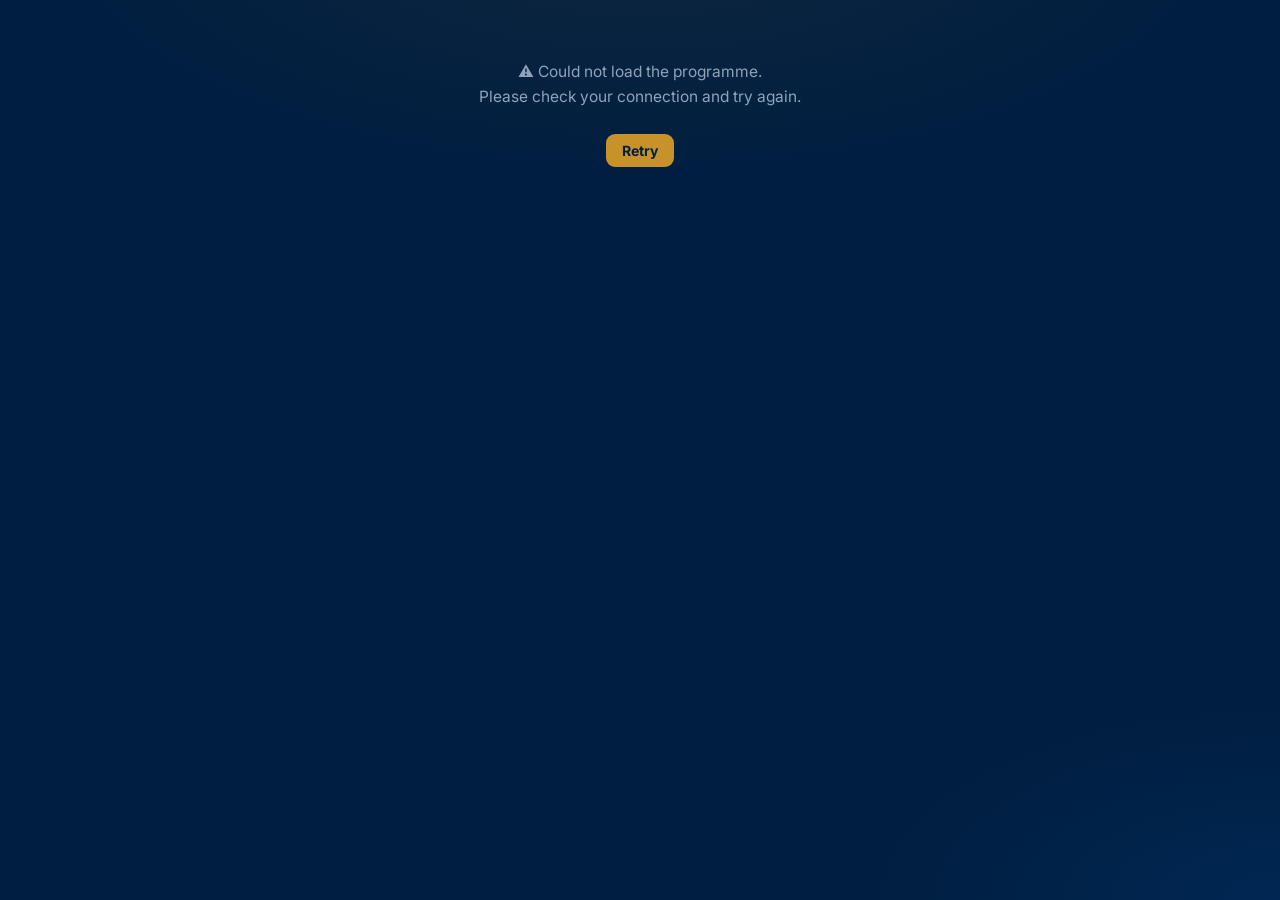
==== index.html @ c55ed6fa "index creation" ====
<!DOCTYPE html>
<html lang="en">
<head>
<meta charset="utf-8">
<meta name="viewport" content="width=device-width, initial-scale=1">
<title>National EOR Forum 2026 — Astana, Kazakhstan</title>
<meta name="description" content="Register as a speaker or attendee for the National Forum on Enhanced Oil Recovery 2026, August 27–28, Rixos President Astana.">
<link rel="preconnect" href="https://fonts.googleapis.com">
<link rel="preconnect" href="https://fonts.gstatic.com" crossorigin>
<link href="https://fonts.googleapis.com/css2?family=Playfair+Display:wght@600;700&family=Inter:wght@400;500;600;700&display=swap" rel="stylesheet">
<style>
/* ── TOKENS ───────────────────────────────────────────────── */
:root {
  --navy:        #001E40;
  --navy-mid:    #002a57;
  --navy-light:  #003570;
  --gold:        #C8922A;
  --gold-light:  #e8b84b;
  --gold-soft:   rgba(200,146,42,.13);
  --gold-rule:   rgba(200,146,42,.35);
  --white:       #ffffff;
  --off-white:   #f4f6f9;
  --text:        #e8edf4;
  --text-muted:  #8fa3bb;
  --text-dim:    #5a7290;
  --card-bg:     rgba(255,255,255,.04);
  --card-border: rgba(255,255,255,.09);
  --card-hover:  rgba(255,255,255,.07);
  --input-bg:    rgba(255,255,255,.06);
  --input-border:rgba(255,255,255,.15);
  --success-bg:  rgba(34,197,94,.12);
  --success:     #4ade80;
  --error:       #f87171;
  --shadow-card: 0 2px 4px rgba(0,0,0,.25), 0 12px 32px rgba(0,0,0,.3);
  --shadow-glow: 0 0 40px rgba(200,146,42,.12);
  --r:           14px;
  --r-sm:        9px;
}

/* ── RESET ────────────────────────────────────────────────── */
*, *::before, *::after { box-sizing: border-box; margin: 0; padding: 0; }
html { scroll-behavior: smooth; }
body {
  background: var(--navy);
  color: var(--text);
  font-family: "Inter", system-ui, sans-serif;
  line-height: 1.6;
  min-height: 100vh;
  background-image:
    radial-gradient(ellipse 80% 50% at 50% -10%, rgba(200,146,42,.08) 0%, transparent 60%),
    radial-gradient(ellipse 60% 40% at 100% 100%, rgba(0,53,112,.4) 0%, transparent 55%);
}

/* ── LAYOUT ───────────────────────────────────────────────── */
.wrap { max-width: 760px; margin: 0 auto; padding: 0 20px 80px; }

/* ── HERO ─────────────────────────────────────────────────── */
.hero {
  padding: 56px 0 44px;
  border-bottom: 1px solid var(--gold-rule);
  margin-bottom: 40px;
}
.hero-eyebrow {
  display: flex; align-items: center; gap: 10px;
  font-size: .72rem; font-weight: 700; letter-spacing: .18em;
  text-transform: uppercase; color: var(--gold); margin-bottom: 18px;
}
.hero-eyebrow::before {
  content: ""; display: block; width: 28px; height: 2px;
  background: var(--gold);
}
.hero h1 {
  font-family: "Playfair Display", serif;
  font-size: clamp(1.8rem, 5vw, 2.9rem);
  font-weight: 700; line-height: 1.1;
  color: var(--white); letter-spacing: -.01em;
  margin-bottom: 10px;
}
.hero h1 span { color: var(--gold-light); }
.hero-meta {
  display: flex; flex-wrap: wrap; gap: 6px 20px;
  font-size: .88rem; color: var(--text-muted);
  margin-bottom: 22px;
}
.hero-meta strong { color: var(--text); }
.hero-desc {
  font-size: .97rem; color: var(--text-muted);
  max-width: 560px; line-height: 1.7;
}

/* ── MODE TABS ────────────────────────────────────────────── */
.mode-tabs {
  display: flex; gap: 8px;
  background: rgba(255,255,255,.04);
  border: 1px solid var(--card-border);
  border-radius: 12px; padding: 5px;
  margin-bottom: 32px;
}
.mode-tab {
  flex: 1; border: 0; cursor: pointer;
  font-family: inherit; font-weight: 600; font-size: .9rem;
  padding: 11px 18px; border-radius: 9px;
  transition: .2s background, .2s color, .2s box-shadow;
  color: var(--text-muted); background: transparent;
}
.mode-tab.active {
  background: var(--gold);
  color: var(--navy);
  box-shadow: 0 2px 12px rgba(200,146,42,.35);
}
.mode-tab:not(.active):hover { background: var(--card-hover); color: var(--text); }

/* ── SECTION LABEL ────────────────────────────────────────── */
.section-label {
  font-size: .72rem; font-weight: 700; letter-spacing: .16em;
  text-transform: uppercase; color: var(--gold);
  margin-bottom: 14px; padding-left: 2px;
}

/* ── DAY BLOCK ────────────────────────────────────────────── */
.day { margin-bottom: 32px; }
.day-header {
  display: flex; align-items: center; gap: 14px;
  margin-bottom: 14px;
}
.day-badge {
  font-family: "Playfair Display", serif;
  font-size: 1.05rem; font-weight: 600;
  color: var(--gold-light);
  background: var(--gold-soft);
  border: 1px solid var(--gold-rule);
  border-radius: 999px;
  padding: 4px 16px 5px;
  white-space: nowrap;
}
.day-rule { flex: 1; height: 1px; background: var(--card-border); }

/* ── SESSION CARD ─────────────────────────────────────────── */
.session {
  background: var(--card-bg);
  border: 1px solid var(--card-border);
  border-radius: var(--r);
  margin-bottom: 12px;
  box-shadow: var(--shadow-card);
  overflow: hidden;
  opacity: 0; transform: translateY(10px);
  animation: rise .45s ease forwards;
}
@keyframes rise { to { opacity:1; transform:none; } }

.session-head {
  padding: 16px 20px 13px;
  border-bottom: 1px solid var(--card-border);
  background: linear-gradient(180deg, rgba(255,255,255,.04) 0%, transparent 100%);
}
.session-name {
  font-weight: 700; font-size: 1.05rem; color: var(--white);
  margin-bottom: 3px;
}
.session-meta {
  font-size: .84rem; color: var(--text-muted);
  display: flex; flex-wrap: wrap; gap: 4px 14px;
}
.session-notes {
  font-size: .82rem; color: var(--text-dim);
  font-style: italic; margin-top: 5px;
}

/* ── SLOT ROW ─────────────────────────────────────────────── */
.slot {
  padding: 13px 20px;
  border-bottom: 1px solid var(--card-border);
}
.slot:last-child { border-bottom: 0; }

.slot-row {
  display: flex; align-items: center;
  justify-content: space-between; gap: 12px; flex-wrap: wrap;
}
.slot-left { display: flex; align-items: center; gap: 14px; }
.slot-time {
  font-weight: 600; font-size: .92rem;
  font-variant-numeric: tabular-nums;
  color: var(--text); white-space: nowrap;
}
.slot-title {
  font-size: .88rem; color: var(--text-muted);
}
.slot-right { display: flex; align-items: center; gap: 10px; flex-shrink: 0; }

/* ── PILLS ────────────────────────────────────────────────── */
.pill {
  font-size: .75rem; font-weight: 700;
  padding: 4px 11px; border-radius: 999px; white-space: nowrap;
}
.pill.open  { background: rgba(74,222,128,.12); color: var(--success); }
.pill.few   { background: rgba(200,146,42,.15); color: var(--gold-light); }
.pill.full  { background: rgba(255,255,255,.06); color: var(--text-dim); }

/* ── REGISTER BUTTON ──────────────────────────────────────── */
.reg-btn {
  border: 0; cursor: pointer;
  font-family: inherit; font-weight: 700; font-size: .88rem;
  padding: 8px 16px; border-radius: var(--r-sm);
  background: var(--gold); color: var(--navy);
  transition: .18s background, .18s transform;
  white-space: nowrap;
}
.reg-btn:hover { background: var(--gold-light); }
.reg-btn:active { transform: scale(.97); }
.reg-btn[disabled] {
  background: rgba(255,255,255,.07);
  color: var(--text-dim); cursor: default;
}

/* ── REGISTERED LIST ──────────────────────────────────────── */
.registered-list {
  font-size: .8rem; color: var(--text-dim);
  font-style: italic; margin-top: 6px;
}

/* ── INLINE FORM ──────────────────────────────────────────── */
.reg-form {
  display: none; flex-direction: column;
  gap: 10px; margin-top: 14px;
  padding-top: 14px;
  border-top: 1px solid var(--card-border);
}
.reg-form.open { display: flex; }

.form-row { display: flex; gap: 10px; }
.form-row > * { flex: 1; min-width: 0; }

.form-label {
  font-size: .78rem; font-weight: 600;
  color: var(--text-muted); margin-bottom: 4px;
  letter-spacing: .04em; text-transform: uppercase;
}
.form-group { display: flex; flex-direction: column; }

input, textarea, select {
  font-family: inherit; font-size: .93rem;
  padding: 10px 13px;
  background: var(--input-bg);
  border: 1px solid var(--input-border);
  border-radius: var(--r-sm);
  color: var(--text);
  transition: .18s border-color, .18s background;
  width: 100%;
}
input::placeholder, textarea::placeholder { color: var(--text-dim); }
input:focus, textarea:focus, select:focus {
  outline: none;
  border-color: var(--gold);
  background: rgba(255,255,255,.08);
}
select { appearance: none; cursor: pointer; }
select option { background: var(--navy-mid); color: var(--text); }
textarea { resize: vertical; min-height: 80px; }

.form-actions { display: flex; gap: 10px; }
.btn-primary {
  flex: 1; border: 0; cursor: pointer;
  font-family: inherit; font-weight: 700; font-size: .95rem;
  padding: 11px; border-radius: var(--r-sm);
  background: var(--gold); color: var(--navy);
  transition: .18s background;
}
.btn-primary:hover { background: var(--gold-light); }
.btn-primary[disabled] {
  background: rgba(255,255,255,.07);
  color: var(--text-dim); cursor: default;
}
.btn-ghost {
  border: 1px solid var(--input-border); cursor: pointer;
  font-family: inherit; font-weight: 600; font-size: .95rem;
  padding: 11px 18px; border-radius: var(--r-sm);
  background: transparent; color: var(--text-muted);
  transition: .18s background, .18s color;
}
.btn-ghost:hover { background: var(--card-hover); color: var(--text); }

.form-error {
  font-size: .83rem; font-weight: 600;
  color: var(--error); display: none;
}
.form-success {
  background: var(--success-bg);
  border: 1px solid rgba(74,222,128,.2);
  border-radius: var(--r-sm);
  padding: 12px 16px;
  font-weight: 600; font-size: .92rem;
  color: var(--success);
}

/* ── SPEAKER-SPECIFIC EXTRAS ──────────────────────────────── */
.speaker-extras {
  display: none; flex-direction: column; gap: 10px;
}
.speaker-extras.show { display: flex; }

/* ── STATE ────────────────────────────────────────────────── */
.state {
  text-align: center; padding: 60px 0;
  color: var(--text-muted); font-size: .97rem;
}
.spinner {
  width: 32px; height: 32px;
  border: 3px solid rgba(255,255,255,.08);
  border-top-color: var(--gold);
  border-radius: 50%; margin: 0 auto 16px;
  animation: spin .8s linear infinite;
}
@keyframes spin { to { transform: rotate(360deg); } }

/* ── CANCEL VIEW ──────────────────────────────────────────── */
.cancel-wrap {
  max-width: 500px; margin: 80px auto;
  text-align: center; padding: 0 20px;
}
.cancel-wrap h2 {
  font-family: "Playfair Display", serif;
  font-size: 1.7rem; color: var(--white);
  margin-bottom: 16px;
}
.cancel-card {
  background: var(--card-bg);
  border: 1px solid var(--card-border);
  border-radius: var(--r);
  padding: 24px; font-size: .97rem;
  box-shadow: var(--shadow-card);
}
.cancel-back {
  display: inline-block; margin-top: 22px;
  color: var(--gold); text-decoration: none;
  font-weight: 600; font-size: .9rem;
}
.cancel-back:hover { color: var(--gold-light); }

/* ── INFO BANNER ──────────────────────────────────────────── */
.info-banner {
  background: var(--gold-soft);
  border: 1px solid var(--gold-rule);
  border-radius: var(--r-sm);
  padding: 12px 16px;
  font-size: .86rem; color: var(--text-muted);
  margin-bottom: 24px;
  line-height: 1.5;
}
.info-banner strong { color: var(--gold-light); }

/* ── FOOTER ───────────────────────────────────────────────── */
footer {
  margin-top: 56px;
  padding-top: 24px;
  border-top: 1px solid var(--gold-rule);
  text-align: center;
  font-size: .8rem; color: var(--text-dim);
  line-height: 1.8;
}
footer a { color: var(--gold); text-decoration: none; }
footer a:hover { color: var(--gold-light); }

/* ── RESPONSIVE ───────────────────────────────────────────── */
@media (max-width: 540px) {
  .form-row { flex-direction: column; }
  .slot-row { flex-direction: column; align-items: flex-start; }
  .hero h1 { font-size: 1.75rem; }
  .mode-tab { font-size: .82rem; padding: 10px 10px; }
}

/* ── REDUCED MOTION ───────────────────────────────────────── */
@media (prefers-reduced-motion: reduce) {
  .session { animation: none; opacity: 1; transform: none; }
  .spinner { animation: none; }
}
</style>
</head>
<body>
<div class="wrap" id="app">
  <div class="state"><div class="spinner"></div>Loading…</div>
</div>

<script>
// ================================================================
//  CONFIG — replace with your deployed Apps Script URL
// ================================================================
var API = "YOUR_APPS_SCRIPT_URL_HERE";
// ================================================================

var app = document.getElementById("app");
var currentMode = "speaker"; // "speaker" | "attendee"

// ── JSONP (bypasses CORS on all browsers incl. Safari iOS) ──────
function jsonp(url, cb) {
  var fn = "_cb" + Date.now() + Math.floor(Math.random() * 9999);
  var s  = document.createElement("script");
  var timer = setTimeout(function() {
    cleanup(); cb(null);
  }, 40000);
  window[fn] = function(data) { cleanup(); cb(data); };
  s.onerror  = function()     { cleanup(); cb(null); };
  function cleanup() {
    clearTimeout(timer);
    delete window[fn];
    if (s.parentNode) s.parentNode.removeChild(s);
  }
  s.src = url + (url.indexOf("?") >= 0 ? "&" : "?") + "callback=" + fn;
  document.head.appendChild(s);
}

// ── BOOT ────────────────────────────────────────────────────────
var params = new URLSearchParams(window.location.search);
var cancelToken = params.get("cancel");
if (cancelToken) {
  showCancel(cancelToken);
} else {
  loadSlots();
}

// ── LOAD SLOTS (with cold-start retry) ──────────────────────────
function loadSlots(attempt) {
  attempt = attempt || 1;
  app.innerHTML = attempt === 1
    ? '<div class="state"><div class="spinner"></div>Loading programme…</div>'
    : '<div class="state"><div class="spinner"></div>Server warming up, one moment…</div>';

  jsonp(API + "?action=getData", function(data) {
    if (!data) {
      if (attempt < 3) { loadSlots(attempt + 1); return; }
      app.innerHTML =
        '<div class="state">⚠️ Could not load the programme.<br>Please check your connection and try again.<br><br>' +
        '<button class="reg-btn" style="margin:0 auto" onclick="loadSlots(1)">Retry</button></div>';
      return;
    }
    render(data);
  });
}

// ── MAIN RENDER ─────────────────────────────────────────────────
function render(data) {
  var slots = data.slots || [];

  var html = buildHero(data);
  html += buildTabs();
  html += '<div id="mode-speaker">' + buildModeContent(slots, "speaker", data) + '</div>';
  html += '<div id="mode-attendee" style="display:none">' + buildModeContent(slots, "attendee", data) + '</div>';
  html += buildFooter(data);

  app.innerHTML = html;
}

function buildHero(data) {
  return (
    '<header class="hero">' +
      '<div class="hero-eyebrow">Registration</div>' +
      '<h1>National Forum on<br><span>Enhanced Oil Recovery</span> 2026</h1>' +
      '<div class="hero-meta">' +
        '<span>📅 <strong>August 27–28, 2026</strong></span>' +
        '<span>📍 <strong>Rixos President Astana</strong>, Kazakhstan</span>' +
      '</div>' +
      '<p class="hero-desc">Register as a speaker to propose a presentation, or as an attendee to secure your place at Kazakhstan\'s national EOR forum.</p>' +
    '</header>'
  );
}

function buildTabs() {
  return (
    '<div class="mode-tabs">' +
      '<button class="mode-tab active" id="tab-speaker" onclick="switchMode(\'speaker\')">🎤 Speaker Registration</button>' +
      '<button class="mode-tab" id="tab-attendee" onclick="switchMode(\'attendee\')">🪑 Attendee Registration</button>' +
    '</div>'
  );
}

function switchMode(mode) {
  currentMode = mode;
  document.getElementById("mode-speaker").style.display  = mode === "speaker"  ? "" : "none";
  document.getElementById("mode-attendee").style.display = mode === "attendee" ? "" : "none";
  document.getElementById("tab-speaker").classList.toggle("active",  mode === "speaker");
  document.getElementById("tab-attendee").classList.toggle("active", mode === "attendee");
}

// ── BUILD MODE CONTENT ───────────────────────────────────────────
function buildModeContent(slots, mode, data) {
  var filtered = slots.filter(function(s) { return s.mode === mode || s.mode === "both"; });

  if (mode === "speaker") {
    return buildSpeakerBanner() + buildDays(filtered, mode);
  } else {
    return buildAttendeeBanner() + buildDays(filtered, mode);
  }
}

function buildSpeakerBanner() {
  return (
    '<div class="info-banner">' +
      '<strong>Speakers:</strong> Select a session and time slot, then provide your presentation details. ' +
      'You will receive a confirmation email with a calendar invite and cancellation link.' +
    '</div>'
  );
}

function buildAttendeeBanner() {
  return (
    '<div class="info-banner">' +
      '<strong>Attendees:</strong> Select the day(s) you plan to attend and complete your registration. ' +
      'Attendance is subject to confirmation by the organising committee.' +
    '</div>'
  );
}

function buildDays(slots, mode) {
  if (!slots.length) {
    return '<div class="state" style="padding:40px 0">No slots available yet.<br>Check back soon.</div>';
  }

  var days = {}, dayOrder = [];
  slots.forEach(function(s) {
    if (!days[s.dateISO]) {
      days[s.dateISO] = { label: s.dateLabel, sessions: {}, sessionOrder: [] };
      dayOrder.push(s.dateISO);
    }
    var d = days[s.dateISO];
    if (!d.sessions[s.session]) {
      d.sessions[s.session] = { location: s.location, notes: s.notes, items: [] };
      d.sessionOrder.push(s.session);
    }
    d.sessions[s.session].items.push(s);
  });

  var html = "", delay = 0;
  dayOrder.forEach(function(iso) {
    var d = days[iso];
    html += '<div class="day">';
    html += '<div class="day-header"><div class="day-badge">' + esc(d.label) + '</div><div class="day-rule"></div></div>';

    d.sessionOrder.forEach(function(sname) {
      var sess = d.sessions[sname];
      var totalOpen = sess.items.reduce(function(acc, s) { return acc + s.remaining; }, 0);
      html += '<div class="session" style="animation-delay:' + delay + 'ms">';
      delay += 60;
      html += '<div class="session-head">';
      html += '<div class="session-name">' + esc(sname) + '</div>';
      html += '<div class="session-meta">';
      if (sess.location) html += '<span>📍 ' + esc(sess.location) + '</span>';
      html += '<span>' + totalOpen + ' slot' + (totalOpen !== 1 ? 's' : '') + ' available</span>';
      html += '</div>';
      if (sess.notes) html += '<div class="session-notes">' + esc(sess.notes) + '</div>';
      html += '</div>'; // session-head

      sess.items.forEach(function(s) { html += buildSlot(s, mode); });
      html += '</div>'; // session
    });
    html += '</div>'; // day
  });
  return html;
}

// ── SLOT ─────────────────────────────────────────────────────────
function buildSlot(s, mode) {
  var full  = s.remaining <= 0;
  var few   = s.remaining <= 2 && !full;
  var pcls  = full ? "full" : (few ? "few" : "open");
  var ptxt  = full ? "Full" : (s.remaining + " available");

  var uid = mode + "-" + s.id;

  var regList = "";
  if (s.registered && s.registered.length) {
    regList = '<div class="registered-list">Already registered: ' +
      s.registered.map(esc).join(", ") + '</div>';
  }

  var formHtml = full ? "" : buildForm(uid, s, mode);

  return (
    '<div class="slot" id="slot-' + uid + '">' +
      '<div class="slot-row">' +
        '<div class="slot-left">' +
          '<span class="slot-time">' + esc(s.timeStart) + ' – ' + esc(s.timeEnd) + '</span>' +
          (s.slotLabel ? '<span class="slot-title">' + esc(s.slotLabel) + '</span>' : '') +
        '</div>' +
        '<div class="slot-right">' +
          '<span class="pill ' + pcls + '">' + ptxt + '</span>' +
          (full
            ? '<button class="reg-btn" disabled>Full</button>'
            : '<button class="reg-btn" onclick="openForm(\'' + uid + '\')">Register</button>') +
        '</div>' +
      '</div>' +
      regList +
      formHtml +
    '</div>'
  );
}

// ── FORMS ────────────────────────────────────────────────────────
function buildForm(uid, s, mode) {
  var speakerExtras = mode === "speaker" ? (
    '<div class="speaker-extras show">' +
      '<div class="form-group">' +
        '<div class="form-label">Presentation title *</div>' +
        '<input id="title-' + uid + '" placeholder="e.g. Polymer flooding results at Tengiz Field">' +
      '</div>' +
      '<div class="form-row">' +
        '<div class="form-group">' +
          '<div class="form-label">Topic / Session *</div>' +
          '<select id="topic-' + uid + '">' +
            '<option value="">— Select —</option>' +
            '<option>Polymer flooding</option>' +
            '<option>Chemical EOR (SP/ASP/AP)</option>' +
            '<option>Gas EOR (CO₂, N₂, WAG)</option>' +
            '<option>Thermal EOR</option>' +
            '<option>Combined EOR</option>' +
            '<option>Conformance control</option>' +
            '<option>Hydraulic fracturing</option>' +
            '<option>Digital / AI field development</option>' +
            '<option>Hard-to-recover reserves</option>' +
            '<option>EOR Hackathon</option>' +
            '<option>Other</option>' +
          '</select>' +
        '</div>' +
        '<div class="form-group">' +
          '<div class="form-label">Duration (min) *</div>' +
          '<select id="duration-' + uid + '">' +
            '<option value="">— Select —</option>' +
            '<option value="15">15 min</option>' +
            '<option value="20">20 min</option>' +
            '<option value="30">30 min</option>' +
            '<option value="45">45 min</option>' +
          '</select>' +
        '</div>' +
      '</div>' +
      '<div class="form-group">' +
        '<div class="form-label">Abstract (100–300 words) *</div>' +
        '<textarea id="abstract-' + uid + '" placeholder="Summarise your presentation…"></textarea>' +
      '</div>' +
    '</div>'
  ) : "";

  return (
    '<div class="reg-form" id="form-' + uid + '">' +
      '<div class="form-row">' +
        '<div class="form-group">' +
          '<div class="form-label">First & Last name *</div>' +
          '<input id="name-' + uid + '" placeholder="Dr. Ivan Petrov" autocomplete="name">' +
        '</div>' +
        '<div class="form-group">' +
          '<div class="form-label">Job title</div>' +
          '<input id="jobtitle-' + uid + '" placeholder="Senior Reservoir Engineer">' +
        '</div>' +
      '</div>' +
      '<div class="form-row">' +
        '<div class="form-group">' +
          '<div class="form-label">Company / Organisation *</div>' +
          '<input id="company-' + uid + '" placeholder="KazMunayGas" autocomplete="organization">' +
        '</div>' +
        '<div class="form-group">' +
          '<div class="form-label">Country</div>' +
          '<input id="country-' + uid + '" placeholder="Kazakhstan" autocomplete="country-name">' +
        '</div>' +
      '</div>' +
      '<div class="form-row">' +
        '<div class="form-group">' +
          '<div class="form-label">Email *</div>' +
          '<input id="email-' + uid + '" type="email" placeholder="name@company.com" autocomplete="email">' +
        '</div>' +
        '<div class="form-group">' +
          '<div class="form-label">Phone / WhatsApp</div>' +
          '<input id="phone-' + uid + '" placeholder="+7 700 000 0000" autocomplete="tel">' +
        '</div>' +
      '</div>' +
      speakerExtras +
      '<div class="form-error" id="err-' + uid + '"></div>' +
      '<div class="form-actions">' +
        '<button class="btn-ghost" onclick="closeForm(\'' + uid + '\')">Cancel</button>' +
        '<button class="btn-primary" id="go-' + uid + '" onclick="submitForm(\'' + uid + '\',\'' + mode + '\')">Confirm Registration</button>' +
      '</div>' +
    '</div>'
  );
}

// ── FORM LOGIC ───────────────────────────────────────────────────
function openForm(uid) {
  document.getElementById("form-" + uid).classList.add("open");
  document.getElementById("name-" + uid).focus();
  // Close any other open forms
  document.querySelectorAll(".reg-form.open").forEach(function(el) {
    if (el.id !== "form-" + uid) el.classList.remove("open");
  });
}
function closeForm(uid) {
  document.getElementById("form-" + uid).classList.remove("open");
}

function submitForm(uid, mode) {
  var name     = val("name-"     + uid);
  var jobtitle = val("jobtitle-" + uid);
  var company  = val("company-"  + uid);
  var country  = val("country-"  + uid);
  var email    = val("email-"    + uid);
  var phone    = val("phone-"    + uid);

  // Speaker-only fields
  var title    = mode === "speaker" ? val("title-"    + uid) : "";
  var topic    = mode === "speaker" ? val("topic-"    + uid) : "";
  var duration = mode === "speaker" ? val("duration-" + uid) : "";
  var abstract = mode === "speaker" ? val("abstract-" + uid) : "";

  var errEl = document.getElementById("err-" + uid);
  var goBtn = document.getElementById("go-"  + uid);

  errEl.style.display = "none";

  // Validation
  if (!name.trim()) { showErr(uid, "Please enter your full name."); return; }
  if (!company.trim()) { showErr(uid, "Please enter your company or organisation."); return; }
  if (!email.trim() || email.indexOf("@") < 0) { showErr(uid, "Please enter a valid email address."); return; }
  if (mode === "speaker") {
    if (!title.trim())    { showErr(uid, "Please enter a presentation title."); return; }
    if (!topic)           { showErr(uid, "Please select a topic / session."); return; }
    if (!duration)        { showErr(uid, "Please select a duration."); return; }
    if (abstract.trim().length < 50) { showErr(uid, "Abstract must be at least 50 characters."); return; }
  }

  goBtn.disabled = true; goBtn.textContent = "Sending…";

  // Extract slotId from uid (strip mode prefix)
  var slotId = uid.replace(/^(speaker|attendee)-/, "");

  var url = API +
    "?action=register" +
    "&slotId="    + enc(slotId) +
    "&mode="      + enc(mode) +
    "&name="      + enc(name) +
    "&jobtitle="  + enc(jobtitle) +
    "&company="   + enc(company) +
    "&country="   + enc(country) +
    "&email="     + enc(email) +
    "&phone="     + enc(phone) +
    "&title="     + enc(title) +
    "&topic="     + enc(topic) +
    "&duration="  + enc(duration) +
    "&abstract="  + enc(abstract);

  jsonp(url, function(res) {
    if (!res) {
      goBtn.disabled = false; goBtn.textContent = "Confirm Registration";
      showErr(uid, "Network error — please try again.");
      return;
    }
    if (res.ok) {
      document.getElementById("slot-" + uid).innerHTML =
        '<div class="form-success">✅ ' + esc(res.message) + '</div>';
    } else {
      goBtn.disabled = false; goBtn.textContent = "Confirm Registration";
      showErr(uid, res.message);
    }
  });
}

function showErr(uid, msg) {
  var el = document.getElementById("err-" + uid);
  el.textContent = msg;
  el.style.display = "block";
}

// ── CANCEL ───────────────────────────────────────────────────────
function showCancel(token) {
  app.innerHTML =
    '<div class="cancel-wrap"><h2>Cancellation</h2>' +
    '<div class="cancel-card"><div class="spinner" style="width:22px;height:22px;border-width:2px;margin-bottom:10px"></div>Processing…</div></div>';

  jsonp(API + "?action=cancel&t=" + enc(token), function(res) {
    if (!res) {
      app.innerHTML = '<div class="cancel-wrap"><div class="cancel-card">Network error. Please try again.</div></div>';
      return;
    }
    app.innerHTML =
      '<div class="cancel-wrap">' +
        '<h2>' + (res.ok ? '✅ Registration cancelled' : 'Notice') + '</h2>' +
        '<div class="cancel-card">' + esc(res.message) + '</div>' +
        '<a class="cancel-back" href="' + window.location.pathname + '">← Back to registration</a>' +
      '</div>';
  });
}

// ── FOOTER ───────────────────────────────────────────────────────
function buildFooter(data) {
  return (
    '<footer>' +
      'National Forum on Enhanced Oil Recovery 2026<br>' +
      'Rixos President Astana · Kunayeva 7, Astana, Kazakhstan<br>' +
      'Technical programme: <a href="mailto:sagyndikov.marat.s@gmail.com">sagyndikov.marat.s@gmail.com</a> · ' +
      'WhatsApp: <a href="https://wa.me/77019797555">+7 701 979 7555</a>' +
    '</footer>'
  );
}

// ── UTILS ─────────────────────────────────────────────────────────
function val(id) {
  var el = document.getElementById(id);
  return el ? el.value.trim() : "";
}
function enc(s) { return encodeURIComponent(s == null ? "" : s); }
function esc(s) {
  return String(s == null ? "" : s)
    .replace(/&/g,"&amp;").replace(/</g,"&lt;").replace(/>/g,"&gt;");
}
</script>
</body>
</html>
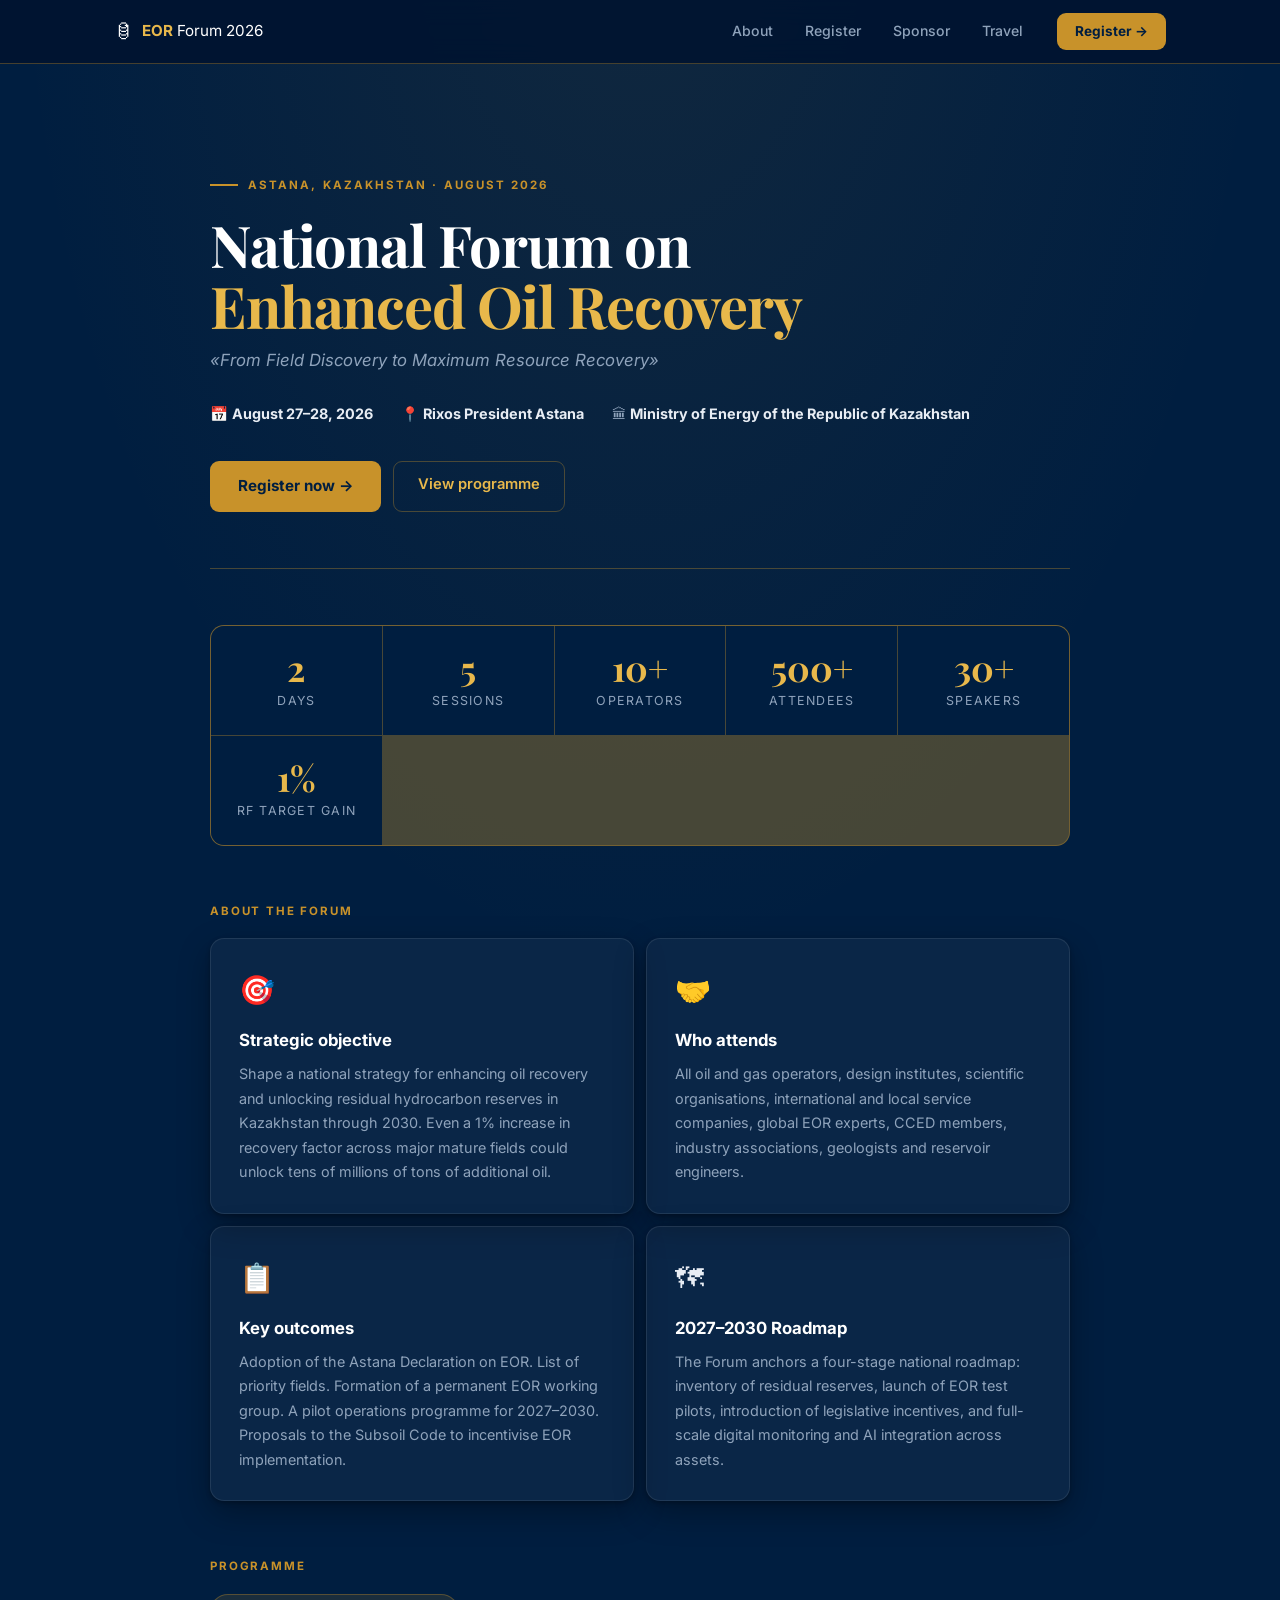
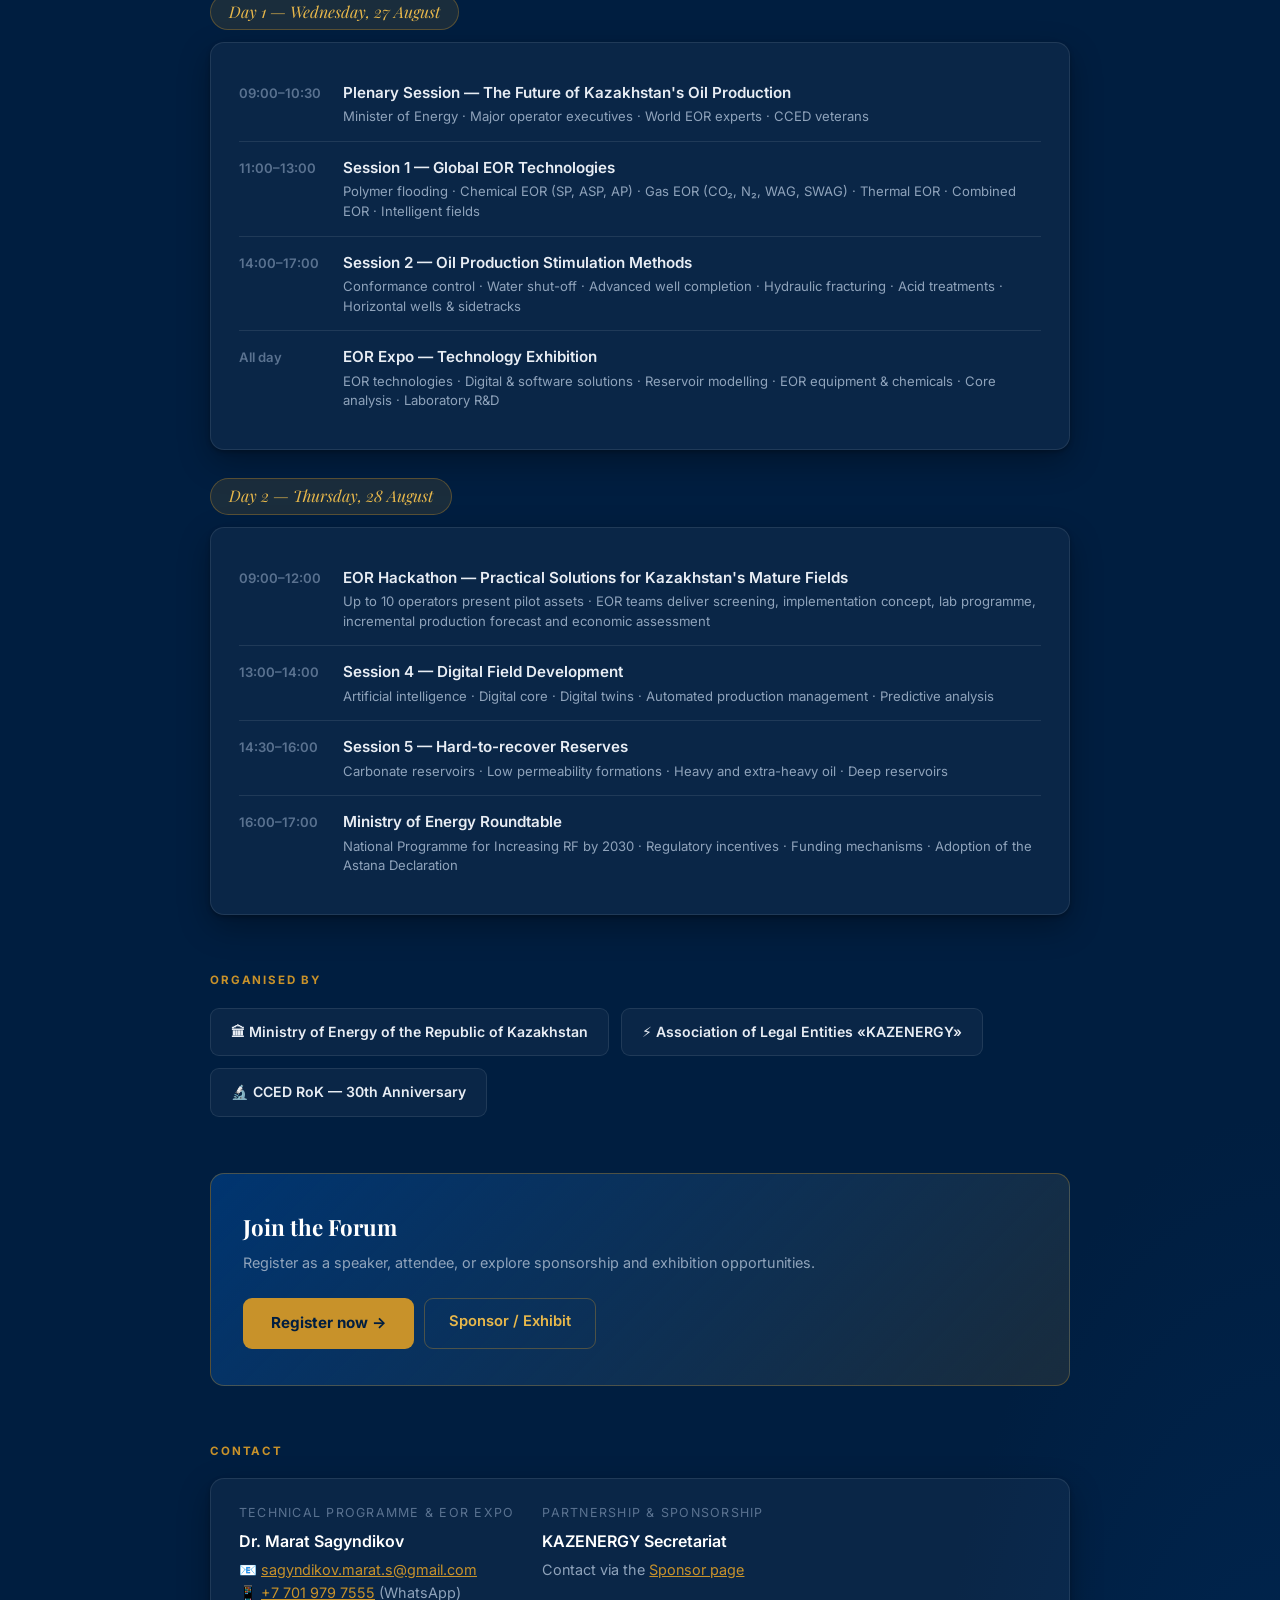
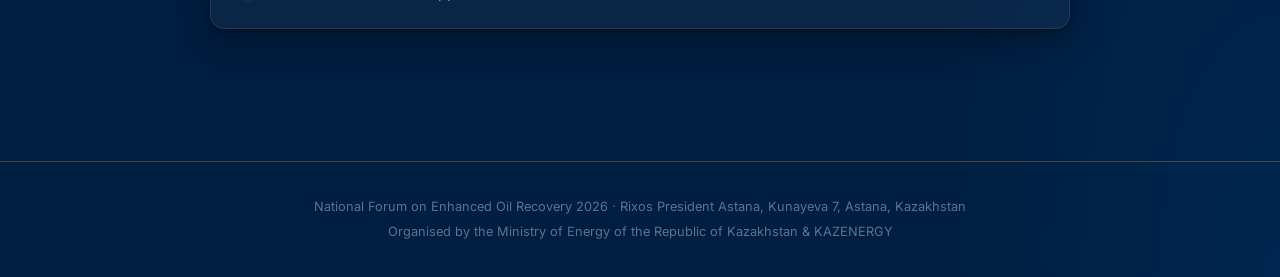
==== commit 1b20048c: "Update index.html" ====
--- a/index.html
+++ b/index.html
@@ -4,809 +4,356 @@
 <meta charset="utf-8">
 <meta name="viewport" content="width=device-width, initial-scale=1">
 <title>National EOR Forum 2026 — Astana, Kazakhstan</title>
-<meta name="description" content="Register as a speaker or attendee for the National Forum on Enhanced Oil Recovery 2026, August 27–28, Rixos President Astana.">
+<meta name="description" content="The National Forum on Enhanced Oil Recovery 2026. August 27–28, Rixos President Astana, Kazakhstan. From Field Discovery to Maximum Resource Recovery.">
 <link rel="preconnect" href="https://fonts.googleapis.com">
 <link rel="preconnect" href="https://fonts.gstatic.com" crossorigin>
 <link href="https://fonts.googleapis.com/css2?family=Playfair+Display:wght@600;700&family=Inter:wght@400;500;600;700&display=swap" rel="stylesheet">
+<link rel="stylesheet" href="/_shared.css">
 <style>
-/* ── TOKENS ───────────────────────────────────────────────── */
-:root {
-  --navy:        #001E40;
-  --navy-mid:    #002a57;
-  --navy-light:  #003570;
-  --gold:        #C8922A;
-  --gold-light:  #e8b84b;
-  --gold-soft:   rgba(200,146,42,.13);
-  --gold-rule:   rgba(200,146,42,.35);
-  --white:       #ffffff;
-  --off-white:   #f4f6f9;
-  --text:        #e8edf4;
-  --text-muted:  #8fa3bb;
-  --text-dim:    #5a7290;
-  --card-bg:     rgba(255,255,255,.04);
-  --card-border: rgba(255,255,255,.09);
-  --card-hover:  rgba(255,255,255,.07);
-  --input-bg:    rgba(255,255,255,.06);
-  --input-border:rgba(255,255,255,.15);
-  --success-bg:  rgba(34,197,94,.12);
-  --success:     #4ade80;
-  --error:       #f87171;
-  --shadow-card: 0 2px 4px rgba(0,0,0,.25), 0 12px 32px rgba(0,0,0,.3);
-  --shadow-glow: 0 0 40px rgba(200,146,42,.12);
-  --r:           14px;
-  --r-sm:        9px;
-}
-
-/* ── RESET ────────────────────────────────────────────────── */
-*, *::before, *::after { box-sizing: border-box; margin: 0; padding: 0; }
-html { scroll-behavior: smooth; }
+/* ── HOME-SPECIFIC ──────────────────────────────────────────── */
 body {
-  background: var(--navy);
-  color: var(--text);
-  font-family: "Inter", system-ui, sans-serif;
-  line-height: 1.6;
-  min-height: 100vh;
   background-image:
-    radial-gradient(ellipse 80% 50% at 50% -10%, rgba(200,146,42,.08) 0%, transparent 60%),
-    radial-gradient(ellipse 60% 40% at 100% 100%, rgba(0,53,112,.4) 0%, transparent 55%);
-}
-
-/* ── LAYOUT ───────────────────────────────────────────────── */
-.wrap { max-width: 760px; margin: 0 auto; padding: 0 20px 80px; }
-
-/* ── HERO ─────────────────────────────────────────────────── */
+    radial-gradient(ellipse 90% 60% at 50% -5%, rgba(200,146,42,.09) 0%, transparent 55%),
+    radial-gradient(ellipse 50% 40% at 100% 100%, rgba(0,53,112,.35) 0%, transparent 55%);
+}
+
+/* Hero */
 .hero {
-  padding: 56px 0 44px;
+  padding: 64px 0 56px;
   border-bottom: 1px solid var(--gold-rule);
-  margin-bottom: 40px;
-}
-.hero-eyebrow {
+  margin-bottom: 56px;
+}
+.hero-kicker {
   display: flex; align-items: center; gap: 10px;
-  font-size: .72rem; font-weight: 700; letter-spacing: .18em;
-  text-transform: uppercase; color: var(--gold); margin-bottom: 18px;
-}
-.hero-eyebrow::before {
-  content: ""; display: block; width: 28px; height: 2px;
-  background: var(--gold);
+  font-size: .72rem; font-weight: 700;
+  letter-spacing: .18em; text-transform: uppercase;
+  color: var(--gold); margin-bottom: 20px;
+}
+.hero-kicker::before {
+  content: ""; display: block;
+  width: 28px; height: 2px; background: var(--gold);
 }
 .hero h1 {
   font-family: "Playfair Display", serif;
-  font-size: clamp(1.8rem, 5vw, 2.9rem);
-  font-weight: 700; line-height: 1.1;
-  color: var(--white); letter-spacing: -.01em;
-  margin-bottom: 10px;
-}
-.hero h1 span { color: var(--gold-light); }
+  font-size: clamp(2rem, 6vw, 3.6rem);
+  font-weight: 700; line-height: 1.05;
+  color: var(--white); letter-spacing: -.02em;
+  margin-bottom: 12px;
+}
+.hero h1 em { color: var(--gold-light); font-style: normal; }
+.hero-tagline {
+  font-size: 1.05rem; color: var(--text-muted);
+  font-style: italic; margin-bottom: 28px;
+}
 .hero-meta {
-  display: flex; flex-wrap: wrap; gap: 6px 20px;
-  font-size: .88rem; color: var(--text-muted);
-  margin-bottom: 22px;
+  display: flex; flex-wrap: wrap; gap: 8px 28px;
+  font-size: .9rem; color: var(--text-muted);
+  margin-bottom: 36px;
 }
 .hero-meta strong { color: var(--text); }
-.hero-desc {
-  font-size: .97rem; color: var(--text-muted);
-  max-width: 560px; line-height: 1.7;
-}
-
-/* ── MODE TABS ────────────────────────────────────────────── */
-.mode-tabs {
-  display: flex; gap: 8px;
-  background: rgba(255,255,255,.04);
+.hero-ctas { display: flex; flex-wrap: wrap; gap: 12px; }
+
+/* Stats row */
+.stats {
+  display: grid;
+  grid-template-columns: repeat(auto-fit, minmax(150px, 1fr));
+  gap: 1px;
+  background: var(--gold-rule);
+  border: 1px solid var(--gold-rule);
+  border-radius: var(--r);
+  overflow: hidden;
+  margin-bottom: 56px;
+}
+.stat {
+  background: var(--navy);
+  padding: 24px 20px;
+  text-align: center;
+}
+.stat-num {
+  font-family: "Playfair Display", serif;
+  font-size: 2.2rem; font-weight: 700;
+  color: var(--gold-light); line-height: 1;
+  margin-bottom: 6px;
+}
+.stat-label {
+  font-size: .78rem; color: var(--text-muted);
+  text-transform: uppercase; letter-spacing: .1em;
+}
+
+/* About */
+.about-grid {
+  display: grid;
+  grid-template-columns: 1fr 1fr;
+  gap: 12px;
+  margin-bottom: 56px;
+}
+.about-card {
+  background: var(--card-bg);
   border: 1px solid var(--card-border);
-  border-radius: 12px; padding: 5px;
-  margin-bottom: 32px;
-}
-.mode-tab {
-  flex: 1; border: 0; cursor: pointer;
-  font-family: inherit; font-weight: 600; font-size: .9rem;
-  padding: 11px 18px; border-radius: 9px;
-  transition: .2s background, .2s color, .2s box-shadow;
-  color: var(--text-muted); background: transparent;
-}
-.mode-tab.active {
-  background: var(--gold);
-  color: var(--navy);
-  box-shadow: 0 2px 12px rgba(200,146,42,.35);
-}
-.mode-tab:not(.active):hover { background: var(--card-hover); color: var(--text); }
-
-/* ── SECTION LABEL ────────────────────────────────────────── */
-.section-label {
-  font-size: .72rem; font-weight: 700; letter-spacing: .16em;
-  text-transform: uppercase; color: var(--gold);
-  margin-bottom: 14px; padding-left: 2px;
-}
-
-/* ── DAY BLOCK ────────────────────────────────────────────── */
-.day { margin-bottom: 32px; }
-.day-header {
-  display: flex; align-items: center; gap: 14px;
-  margin-bottom: 14px;
-}
+  border-radius: var(--r);
+  padding: 28px;
+  box-shadow: var(--shadow);
+}
+.about-card-icon { font-size: 1.8rem; margin-bottom: 14px; }
+.about-card-title {
+  font-weight: 700; font-size: 1.05rem;
+  color: var(--white); margin-bottom: 8px;
+}
+.about-card-body { font-size: .9rem; color: var(--text-muted); line-height: 1.7; }
+
+/* Programme */
+.programme { margin-bottom: 56px; }
+.day-block { margin-bottom: 28px; }
 .day-badge {
+  display: inline-block;
   font-family: "Playfair Display", serif;
-  font-size: 1.05rem; font-weight: 600;
+  font-style: italic; font-size: 1rem;
   color: var(--gold-light);
   background: var(--gold-soft);
   border: 1px solid var(--gold-rule);
   border-radius: 999px;
-  padding: 4px 16px 5px;
-  white-space: nowrap;
-}
-.day-rule { flex: 1; height: 1px; background: var(--card-border); }
-
-/* ── SESSION CARD ─────────────────────────────────────────── */
-.session {
+  padding: 4px 18px 5px;
+  margin-bottom: 12px;
+}
+.session-row {
+  display: flex; gap: 14px; align-items: flex-start;
+  padding: 14px 0;
+  border-bottom: 1px solid var(--card-border);
+}
+.session-row:last-child { border-bottom: 0; }
+.session-time {
+  font-size: .82rem; font-weight: 600;
+  color: var(--text-dim); white-space: nowrap;
+  min-width: 90px; padding-top: 2px;
+}
+.session-name {
+  font-weight: 600; font-size: .95rem;
+  color: var(--text); margin-bottom: 2px;
+}
+.session-topics {
+  font-size: .82rem; color: var(--text-muted); line-height: 1.5;
+}
+
+/* Organisers */
+.org-row {
+  display: flex; flex-wrap: wrap; gap: 12px;
+  margin-bottom: 56px;
+}
+.org-pill {
   background: var(--card-bg);
   border: 1px solid var(--card-border);
+  border-radius: var(--r-sm);
+  padding: 12px 20px;
+  font-size: .88rem; font-weight: 600; color: var(--text);
+}
+
+/* CTA banner */
+.cta-banner {
+  background: linear-gradient(135deg, var(--navy-light) 0%, rgba(200,146,42,.12) 100%);
+  border: 1px solid var(--gold-rule);
   border-radius: var(--r);
-  margin-bottom: 12px;
-  box-shadow: var(--shadow-card);
-  overflow: hidden;
-  opacity: 0; transform: translateY(10px);
-  animation: rise .45s ease forwards;
-}
-@keyframes rise { to { opacity:1; transform:none; } }
-
-.session-head {
-  padding: 16px 20px 13px;
-  border-bottom: 1px solid var(--card-border);
-  background: linear-gradient(180deg, rgba(255,255,255,.04) 0%, transparent 100%);
-}
-.session-name {
-  font-weight: 700; font-size: 1.05rem; color: var(--white);
-  margin-bottom: 3px;
-}
-.session-meta {
-  font-size: .84rem; color: var(--text-muted);
-  display: flex; flex-wrap: wrap; gap: 4px 14px;
-}
-.session-notes {
-  font-size: .82rem; color: var(--text-dim);
-  font-style: italic; margin-top: 5px;
-}
-
-/* ── SLOT ROW ─────────────────────────────────────────────── */
-.slot {
-  padding: 13px 20px;
-  border-bottom: 1px solid var(--card-border);
-}
-.slot:last-child { border-bottom: 0; }
-
-.slot-row {
+  padding: 36px 32px;
   display: flex; align-items: center;
-  justify-content: space-between; gap: 12px; flex-wrap: wrap;
-}
-.slot-left { display: flex; align-items: center; gap: 14px; }
-.slot-time {
-  font-weight: 600; font-size: .92rem;
-  font-variant-numeric: tabular-nums;
-  color: var(--text); white-space: nowrap;
-}
-.slot-title {
-  font-size: .88rem; color: var(--text-muted);
-}
-.slot-right { display: flex; align-items: center; gap: 10px; flex-shrink: 0; }
-
-/* ── PILLS ────────────────────────────────────────────────── */
-.pill {
-  font-size: .75rem; font-weight: 700;
-  padding: 4px 11px; border-radius: 999px; white-space: nowrap;
-}
-.pill.open  { background: rgba(74,222,128,.12); color: var(--success); }
-.pill.few   { background: rgba(200,146,42,.15); color: var(--gold-light); }
-.pill.full  { background: rgba(255,255,255,.06); color: var(--text-dim); }
-
-/* ── REGISTER BUTTON ──────────────────────────────────────── */
-.reg-btn {
-  border: 0; cursor: pointer;
-  font-family: inherit; font-weight: 700; font-size: .88rem;
-  padding: 8px 16px; border-radius: var(--r-sm);
-  background: var(--gold); color: var(--navy);
-  transition: .18s background, .18s transform;
-  white-space: nowrap;
-}
-.reg-btn:hover { background: var(--gold-light); }
-.reg-btn:active { transform: scale(.97); }
-.reg-btn[disabled] {
-  background: rgba(255,255,255,.07);
-  color: var(--text-dim); cursor: default;
-}
-
-/* ── REGISTERED LIST ──────────────────────────────────────── */
-.registered-list {
-  font-size: .8rem; color: var(--text-dim);
-  font-style: italic; margin-top: 6px;
-}
-
-/* ── INLINE FORM ──────────────────────────────────────────── */
-.reg-form {
-  display: none; flex-direction: column;
-  gap: 10px; margin-top: 14px;
-  padding-top: 14px;
-  border-top: 1px solid var(--card-border);
-}
-.reg-form.open { display: flex; }
-
-.form-row { display: flex; gap: 10px; }
-.form-row > * { flex: 1; min-width: 0; }
-
-.form-label {
-  font-size: .78rem; font-weight: 600;
-  color: var(--text-muted); margin-bottom: 4px;
-  letter-spacing: .04em; text-transform: uppercase;
-}
-.form-group { display: flex; flex-direction: column; }
-
-input, textarea, select {
-  font-family: inherit; font-size: .93rem;
-  padding: 10px 13px;
-  background: var(--input-bg);
-  border: 1px solid var(--input-border);
-  border-radius: var(--r-sm);
-  color: var(--text);
-  transition: .18s border-color, .18s background;
-  width: 100%;
-}
-input::placeholder, textarea::placeholder { color: var(--text-dim); }
-input:focus, textarea:focus, select:focus {
-  outline: none;
-  border-color: var(--gold);
-  background: rgba(255,255,255,.08);
-}
-select { appearance: none; cursor: pointer; }
-select option { background: var(--navy-mid); color: var(--text); }
-textarea { resize: vertical; min-height: 80px; }
-
-.form-actions { display: flex; gap: 10px; }
-.btn-primary {
-  flex: 1; border: 0; cursor: pointer;
-  font-family: inherit; font-weight: 700; font-size: .95rem;
-  padding: 11px; border-radius: var(--r-sm);
-  background: var(--gold); color: var(--navy);
-  transition: .18s background;
-}
-.btn-primary:hover { background: var(--gold-light); }
-.btn-primary[disabled] {
-  background: rgba(255,255,255,.07);
-  color: var(--text-dim); cursor: default;
-}
-.btn-ghost {
-  border: 1px solid var(--input-border); cursor: pointer;
-  font-family: inherit; font-weight: 600; font-size: .95rem;
-  padding: 11px 18px; border-radius: var(--r-sm);
-  background: transparent; color: var(--text-muted);
-  transition: .18s background, .18s color;
-}
-.btn-ghost:hover { background: var(--card-hover); color: var(--text); }
-
-.form-error {
-  font-size: .83rem; font-weight: 600;
-  color: var(--error); display: none;
-}
-.form-success {
-  background: var(--success-bg);
-  border: 1px solid rgba(74,222,128,.2);
-  border-radius: var(--r-sm);
-  padding: 12px 16px;
-  font-weight: 600; font-size: .92rem;
-  color: var(--success);
-}
-
-/* ── SPEAKER-SPECIFIC EXTRAS ──────────────────────────────── */
-.speaker-extras {
-  display: none; flex-direction: column; gap: 10px;
-}
-.speaker-extras.show { display: flex; }
-
-/* ── STATE ────────────────────────────────────────────────── */
-.state {
-  text-align: center; padding: 60px 0;
-  color: var(--text-muted); font-size: .97rem;
-}
-.spinner {
-  width: 32px; height: 32px;
-  border: 3px solid rgba(255,255,255,.08);
-  border-top-color: var(--gold);
-  border-radius: 50%; margin: 0 auto 16px;
-  animation: spin .8s linear infinite;
-}
-@keyframes spin { to { transform: rotate(360deg); } }
-
-/* ── CANCEL VIEW ──────────────────────────────────────────── */
-.cancel-wrap {
-  max-width: 500px; margin: 80px auto;
-  text-align: center; padding: 0 20px;
-}
-.cancel-wrap h2 {
+  justify-content: space-between; gap: 24px;
+  flex-wrap: wrap;
+  margin-bottom: 56px;
+}
+.cta-banner-text h3 {
   font-family: "Playfair Display", serif;
-  font-size: 1.7rem; color: var(--white);
-  margin-bottom: 16px;
-}
-.cancel-card {
-  background: var(--card-bg);
-  border: 1px solid var(--card-border);
-  border-radius: var(--r);
-  padding: 24px; font-size: .97rem;
-  box-shadow: var(--shadow-card);
-}
-.cancel-back {
-  display: inline-block; margin-top: 22px;
-  color: var(--gold); text-decoration: none;
-  font-weight: 600; font-size: .9rem;
-}
-.cancel-back:hover { color: var(--gold-light); }
-
-/* ── INFO BANNER ──────────────────────────────────────────── */
-.info-banner {
-  background: var(--gold-soft);
-  border: 1px solid var(--gold-rule);
-  border-radius: var(--r-sm);
-  padding: 12px 16px;
-  font-size: .86rem; color: var(--text-muted);
-  margin-bottom: 24px;
-  line-height: 1.5;
-}
-.info-banner strong { color: var(--gold-light); }
-
-/* ── FOOTER ───────────────────────────────────────────────── */
-footer {
-  margin-top: 56px;
-  padding-top: 24px;
-  border-top: 1px solid var(--gold-rule);
-  text-align: center;
-  font-size: .8rem; color: var(--text-dim);
-  line-height: 1.8;
-}
-footer a { color: var(--gold); text-decoration: none; }
-footer a:hover { color: var(--gold-light); }
-
-/* ── RESPONSIVE ───────────────────────────────────────────── */
-@media (max-width: 540px) {
-  .form-row { flex-direction: column; }
-  .slot-row { flex-direction: column; align-items: flex-start; }
-  .hero h1 { font-size: 1.75rem; }
-  .mode-tab { font-size: .82rem; padding: 10px 10px; }
-}
-
-/* ── REDUCED MOTION ───────────────────────────────────────── */
-@media (prefers-reduced-motion: reduce) {
-  .session { animation: none; opacity: 1; transform: none; }
-  .spinner { animation: none; }
+  font-size: 1.4rem; color: var(--white);
+  margin-bottom: 6px;
+}
+.cta-banner-text p { font-size: .9rem; color: var(--text-muted); }
+.cta-banner-btns { display: flex; gap: 10px; flex-wrap: wrap; }
+
+@media (max-width: 680px) {
+  .about-grid { grid-template-columns: 1fr; }
+  .stats { grid-template-columns: 1fr 1fr; }
+  .cta-banner { flex-direction: column; }
 }
 </style>
 </head>
 <body>
-<div class="wrap" id="app">
-  <div class="state"><div class="spinner"></div>Loading…</div>
+<script src="/_nav.js"></script>
+
+<div class="wrap">
+
+  <!-- HERO -->
+  <section class="hero">
+    <div class="hero-kicker">Astana, Kazakhstan · August 2026</div>
+    <h1>National Forum on<br><em>Enhanced Oil Recovery</em></h1>
+    <p class="hero-tagline">«From Field Discovery to Maximum Resource Recovery»</p>
+    <div class="hero-meta">
+      <span>📅 <strong>August 27–28, 2026</strong></span>
+      <span>📍 <strong>Rixos President Astana</strong></span>
+      <span>🏛 <strong>Ministry of Energy of the Republic of Kazakhstan</strong></span>
+    </div>
+    <div class="hero-ctas">
+      <a href="/register" class="btn-gold">Register now →</a>
+      <a href="#programme" class="btn-ghost">View programme</a>
+    </div>
+  </section>
+
+  <!-- STATS -->
+  <div class="stats">
+    <div class="stat"><div class="stat-num">2</div><div class="stat-label">Days</div></div>
+    <div class="stat"><div class="stat-num">5</div><div class="stat-label">Sessions</div></div>
+    <div class="stat"><div class="stat-num">10+</div><div class="stat-label">Operators</div></div>
+    <div class="stat"><div class="stat-num">500+</div><div class="stat-label">Attendees</div></div>
+    <div class="stat"><div class="stat-num">30+</div><div class="stat-label">Speakers</div></div>
+    <div class="stat"><div class="stat-num">1%</div><div class="stat-label">RF target gain</div></div>
+  </div>
+
+  <!-- ABOUT -->
+  <section class="section">
+    <div class="section-label">About the Forum</div>
+    <div class="about-grid">
+      <div class="about-card">
+        <div class="about-card-icon">🎯</div>
+        <div class="about-card-title">Strategic objective</div>
+        <div class="about-card-body">Shape a national strategy for enhancing oil recovery and unlocking residual hydrocarbon reserves in Kazakhstan through 2030. Even a 1% increase in recovery factor across major mature fields could unlock tens of millions of tons of additional oil.</div>
+      </div>
+      <div class="about-card">
+        <div class="about-card-icon">🤝</div>
+        <div class="about-card-title">Who attends</div>
+        <div class="about-card-body">All oil and gas operators, design institutes, scientific organisations, international and local service companies, global EOR experts, CCED members, industry associations, geologists and reservoir engineers.</div>
+      </div>
+      <div class="about-card">
+        <div class="about-card-icon">📋</div>
+        <div class="about-card-title">Key outcomes</div>
+        <div class="about-card-body">Adoption of the Astana Declaration on EOR. List of priority fields. Formation of a permanent EOR working group. A pilot operations programme for 2027–2030. Proposals to the Subsoil Code to incentivise EOR implementation.</div>
+      </div>
+      <div class="about-card">
+        <div class="about-card-icon">🗺</div>
+        <div class="about-card-title">2027–2030 Roadmap</div>
+        <div class="about-card-body">The Forum anchors a four-stage national roadmap: inventory of residual reserves, launch of EOR test pilots, introduction of legislative incentives, and full-scale digital monitoring and AI integration across assets.</div>
+      </div>
+    </div>
+  </section>
+
+  <!-- PROGRAMME -->
+  <section class="section programme" id="programme">
+    <div class="section-label">Programme</div>
+
+    <div class="day-block">
+      <div class="day-badge">Day 1 — Wednesday, 27 August</div>
+      <div class="card">
+        <div class="session-row">
+          <div class="session-time">09:00–10:30</div>
+          <div>
+            <div class="session-name">Plenary Session — The Future of Kazakhstan's Oil Production</div>
+            <div class="session-topics">Minister of Energy · Major operator executives · World EOR experts · CCED veterans</div>
+          </div>
+        </div>
+        <div class="session-row">
+          <div class="session-time">11:00–13:00</div>
+          <div>
+            <div class="session-name">Session 1 — Global EOR Technologies</div>
+            <div class="session-topics">Polymer flooding · Chemical EOR (SP, ASP, AP) · Gas EOR (CO₂, N₂, WAG, SWAG) · Thermal EOR · Combined EOR · Intelligent fields</div>
+          </div>
+        </div>
+        <div class="session-row">
+          <div class="session-time">14:00–17:00</div>
+          <div>
+            <div class="session-name">Session 2 — Oil Production Stimulation Methods</div>
+            <div class="session-topics">Conformance control · Water shut-off · Advanced well completion · Hydraulic fracturing · Acid treatments · Horizontal wells & sidetracks</div>
+          </div>
+        </div>
+        <div class="session-row">
+          <div class="session-time">All day</div>
+          <div>
+            <div class="session-name">EOR Expo — Technology Exhibition</div>
+            <div class="session-topics">EOR technologies · Digital & software solutions · Reservoir modelling · EOR equipment & chemicals · Core analysis · Laboratory R&D</div>
+          </div>
+        </div>
+      </div>
+    </div>
+
+    <div class="day-block">
+      <div class="day-badge">Day 2 — Thursday, 28 August</div>
+      <div class="card">
+        <div class="session-row">
+          <div class="session-time">09:00–12:00</div>
+          <div>
+            <div class="session-name">EOR Hackathon — Practical Solutions for Kazakhstan's Mature Fields</div>
+            <div class="session-topics">Up to 10 operators present pilot assets · EOR teams deliver screening, implementation concept, lab programme, incremental production forecast and economic assessment</div>
+          </div>
+        </div>
+        <div class="session-row">
+          <div class="session-time">13:00–14:00</div>
+          <div>
+            <div class="session-name">Session 4 — Digital Field Development</div>
+            <div class="session-topics">Artificial intelligence · Digital core · Digital twins · Automated production management · Predictive analysis</div>
+          </div>
+        </div>
+        <div class="session-row">
+          <div class="session-time">14:30–16:00</div>
+          <div>
+            <div class="session-name">Session 5 — Hard-to-recover Reserves</div>
+            <div class="session-topics">Carbonate reservoirs · Low permeability formations · Heavy and extra-heavy oil · Deep reservoirs</div>
+          </div>
+        </div>
+        <div class="session-row">
+          <div class="session-time">16:00–17:00</div>
+          <div>
+            <div class="session-name">Ministry of Energy Roundtable</div>
+            <div class="session-topics">National Programme for Increasing RF by 2030 · Regulatory incentives · Funding mechanisms · Adoption of the Astana Declaration</div>
+          </div>
+        </div>
+      </div>
+    </div>
+  </section>
+
+  <!-- ORGANISERS -->
+  <section class="section">
+    <div class="section-label">Organised by</div>
+    <div class="org-row">
+      <div class="org-pill">🏛 Ministry of Energy of the Republic of Kazakhstan</div>
+      <div class="org-pill">⚡ Association of Legal Entities «KAZENERGY»</div>
+      <div class="org-pill">🔬 CCED RoK — 30th Anniversary</div>
+    </div>
+  </section>
+
+  <!-- CTA BANNER -->
+  <div class="cta-banner">
+    <div class="cta-banner-text">
+      <h3>Join the Forum</h3>
+      <p>Register as a speaker, attendee, or explore sponsorship and exhibition opportunities.</p>
+    </div>
+    <div class="cta-banner-btns">
+      <a href="/register" class="btn-gold">Register now →</a>
+      <a href="/sponsor" class="btn-ghost">Sponsor / Exhibit</a>
+    </div>
+  </div>
+
+  <!-- CONTACT -->
+  <section class="section">
+    <div class="section-label">Contact</div>
+    <div class="card">
+      <div style="display:flex;flex-wrap:wrap;gap:28px">
+        <div>
+          <div style="font-size:.78rem;color:var(--text-dim);text-transform:uppercase;letter-spacing:.1em;margin-bottom:6px">Technical Programme & EOR Expo</div>
+          <div style="font-weight:600;color:var(--white);margin-bottom:3px">Dr. Marat Sagyndikov</div>
+          <div style="font-size:.9rem;color:var(--text-muted)">
+            📧 <a href="mailto:sagyndikov.marat.s@gmail.com" style="color:var(--gold)">sagyndikov.marat.s@gmail.com</a><br>
+            📱 <a href="https://wa.me/77019797555" style="color:var(--gold)">+7 701 979 7555</a> (WhatsApp)
+          </div>
+        </div>
+        <div>
+          <div style="font-size:.78rem;color:var(--text-dim);text-transform:uppercase;letter-spacing:.1em;margin-bottom:6px">Partnership & Sponsorship</div>
+          <div style="font-weight:600;color:var(--white);margin-bottom:3px">KAZENERGY Secretariat</div>
+          <div style="font-size:.9rem;color:var(--text-muted)">Contact via the <a href="/sponsor" style="color:var(--gold)">Sponsor page</a></div>
+        </div>
+      </div>
+    </div>
+  </section>
+
 </div>
 
-<script>
-// ================================================================
-//  CONFIG — replace with your deployed Apps Script URL
-// ================================================================
-var API = "YOUR_APPS_SCRIPT_URL_HERE";
-// ================================================================
-
-var app = document.getElementById("app");
-var currentMode = "speaker"; // "speaker" | "attendee"
-
-// ── JSONP (bypasses CORS on all browsers incl. Safari iOS) ──────
-function jsonp(url, cb) {
-  var fn = "_cb" + Date.now() + Math.floor(Math.random() * 9999);
-  var s  = document.createElement("script");
-  var timer = setTimeout(function() {
-    cleanup(); cb(null);
-  }, 40000);
-  window[fn] = function(data) { cleanup(); cb(data); };
-  s.onerror  = function()     { cleanup(); cb(null); };
-  function cleanup() {
-    clearTimeout(timer);
-    delete window[fn];
-    if (s.parentNode) s.parentNode.removeChild(s);
-  }
-  s.src = url + (url.indexOf("?") >= 0 ? "&" : "?") + "callback=" + fn;
-  document.head.appendChild(s);
-}
-
-// ── BOOT ────────────────────────────────────────────────────────
-var params = new URLSearchParams(window.location.search);
-var cancelToken = params.get("cancel");
-if (cancelToken) {
-  showCancel(cancelToken);
-} else {
-  loadSlots();
-}
-
-// ── LOAD SLOTS (with cold-start retry) ──────────────────────────
-function loadSlots(attempt) {
-  attempt = attempt || 1;
-  app.innerHTML = attempt === 1
-    ? '<div class="state"><div class="spinner"></div>Loading programme…</div>'
-    : '<div class="state"><div class="spinner"></div>Server warming up, one moment…</div>';
-
-  jsonp(API + "?action=getData", function(data) {
-    if (!data) {
-      if (attempt < 3) { loadSlots(attempt + 1); return; }
-      app.innerHTML =
-        '<div class="state">⚠️ Could not load the programme.<br>Please check your connection and try again.<br><br>' +
-        '<button class="reg-btn" style="margin:0 auto" onclick="loadSlots(1)">Retry</button></div>';
-      return;
-    }
-    render(data);
-  });
-}
-
-// ── MAIN RENDER ─────────────────────────────────────────────────
-function render(data) {
-  var slots = data.slots || [];
-
-  var html = buildHero(data);
-  html += buildTabs();
-  html += '<div id="mode-speaker">' + buildModeContent(slots, "speaker", data) + '</div>';
-  html += '<div id="mode-attendee" style="display:none">' + buildModeContent(slots, "attendee", data) + '</div>';
-  html += buildFooter(data);
-
-  app.innerHTML = html;
-}
-
-function buildHero(data) {
-  return (
-    '<header class="hero">' +
-      '<div class="hero-eyebrow">Registration</div>' +
-      '<h1>National Forum on<br><span>Enhanced Oil Recovery</span> 2026</h1>' +
-      '<div class="hero-meta">' +
-        '<span>📅 <strong>August 27–28, 2026</strong></span>' +
-        '<span>📍 <strong>Rixos President Astana</strong>, Kazakhstan</span>' +
-      '</div>' +
-      '<p class="hero-desc">Register as a speaker to propose a presentation, or as an attendee to secure your place at Kazakhstan\'s national EOR forum.</p>' +
-    '</header>'
-  );
-}
-
-function buildTabs() {
-  return (
-    '<div class="mode-tabs">' +
-      '<button class="mode-tab active" id="tab-speaker" onclick="switchMode(\'speaker\')">🎤 Speaker Registration</button>' +
-      '<button class="mode-tab" id="tab-attendee" onclick="switchMode(\'attendee\')">🪑 Attendee Registration</button>' +
-    '</div>'
-  );
-}
-
-function switchMode(mode) {
-  currentMode = mode;
-  document.getElementById("mode-speaker").style.display  = mode === "speaker"  ? "" : "none";
-  document.getElementById("mode-attendee").style.display = mode === "attendee" ? "" : "none";
-  document.getElementById("tab-speaker").classList.toggle("active",  mode === "speaker");
-  document.getElementById("tab-attendee").classList.toggle("active", mode === "attendee");
-}
-
-// ── BUILD MODE CONTENT ───────────────────────────────────────────
-function buildModeContent(slots, mode, data) {
-  var filtered = slots.filter(function(s) { return s.mode === mode || s.mode === "both"; });
-
-  if (mode === "speaker") {
-    return buildSpeakerBanner() + buildDays(filtered, mode);
-  } else {
-    return buildAttendeeBanner() + buildDays(filtered, mode);
-  }
-}
-
-function buildSpeakerBanner() {
-  return (
-    '<div class="info-banner">' +
-      '<strong>Speakers:</strong> Select a session and time slot, then provide your presentation details. ' +
-      'You will receive a confirmation email with a calendar invite and cancellation link.' +
-    '</div>'
-  );
-}
-
-function buildAttendeeBanner() {
-  return (
-    '<div class="info-banner">' +
-      '<strong>Attendees:</strong> Select the day(s) you plan to attend and complete your registration. ' +
-      'Attendance is subject to confirmation by the organising committee.' +
-    '</div>'
-  );
-}
-
-function buildDays(slots, mode) {
-  if (!slots.length) {
-    return '<div class="state" style="padding:40px 0">No slots available yet.<br>Check back soon.</div>';
-  }
-
-  var days = {}, dayOrder = [];
-  slots.forEach(function(s) {
-    if (!days[s.dateISO]) {
-      days[s.dateISO] = { label: s.dateLabel, sessions: {}, sessionOrder: [] };
-      dayOrder.push(s.dateISO);
-    }
-    var d = days[s.dateISO];
-    if (!d.sessions[s.session]) {
-      d.sessions[s.session] = { location: s.location, notes: s.notes, items: [] };
-      d.sessionOrder.push(s.session);
-    }
-    d.sessions[s.session].items.push(s);
-  });
-
-  var html = "", delay = 0;
-  dayOrder.forEach(function(iso) {
-    var d = days[iso];
-    html += '<div class="day">';
-    html += '<div class="day-header"><div class="day-badge">' + esc(d.label) + '</div><div class="day-rule"></div></div>';
-
-    d.sessionOrder.forEach(function(sname) {
-      var sess = d.sessions[sname];
-      var totalOpen = sess.items.reduce(function(acc, s) { return acc + s.remaining; }, 0);
-      html += '<div class="session" style="animation-delay:' + delay + 'ms">';
-      delay += 60;
-      html += '<div class="session-head">';
-      html += '<div class="session-name">' + esc(sname) + '</div>';
-      html += '<div class="session-meta">';
-      if (sess.location) html += '<span>📍 ' + esc(sess.location) + '</span>';
-      html += '<span>' + totalOpen + ' slot' + (totalOpen !== 1 ? 's' : '') + ' available</span>';
-      html += '</div>';
-      if (sess.notes) html += '<div class="session-notes">' + esc(sess.notes) + '</div>';
-      html += '</div>'; // session-head
-
-      sess.items.forEach(function(s) { html += buildSlot(s, mode); });
-      html += '</div>'; // session
-    });
-    html += '</div>'; // day
-  });
-  return html;
-}
-
-// ── SLOT ─────────────────────────────────────────────────────────
-function buildSlot(s, mode) {
-  var full  = s.remaining <= 0;
-  var few   = s.remaining <= 2 && !full;
-  var pcls  = full ? "full" : (few ? "few" : "open");
-  var ptxt  = full ? "Full" : (s.remaining + " available");
-
-  var uid = mode + "-" + s.id;
-
-  var regList = "";
-  if (s.registered && s.registered.length) {
-    regList = '<div class="registered-list">Already registered: ' +
-      s.registered.map(esc).join(", ") + '</div>';
-  }
-
-  var formHtml = full ? "" : buildForm(uid, s, mode);
-
-  return (
-    '<div class="slot" id="slot-' + uid + '">' +
-      '<div class="slot-row">' +
-        '<div class="slot-left">' +
-          '<span class="slot-time">' + esc(s.timeStart) + ' – ' + esc(s.timeEnd) + '</span>' +
-          (s.slotLabel ? '<span class="slot-title">' + esc(s.slotLabel) + '</span>' : '') +
-        '</div>' +
-        '<div class="slot-right">' +
-          '<span class="pill ' + pcls + '">' + ptxt + '</span>' +
-          (full
-            ? '<button class="reg-btn" disabled>Full</button>'
-            : '<button class="reg-btn" onclick="openForm(\'' + uid + '\')">Register</button>') +
-        '</div>' +
-      '</div>' +
-      regList +
-      formHtml +
-    '</div>'
-  );
-}
-
-// ── FORMS ────────────────────────────────────────────────────────
-function buildForm(uid, s, mode) {
-  var speakerExtras = mode === "speaker" ? (
-    '<div class="speaker-extras show">' +
-      '<div class="form-group">' +
-        '<div class="form-label">Presentation title *</div>' +
-        '<input id="title-' + uid + '" placeholder="e.g. Polymer flooding results at Tengiz Field">' +
-      '</div>' +
-      '<div class="form-row">' +
-        '<div class="form-group">' +
-          '<div class="form-label">Topic / Session *</div>' +
-          '<select id="topic-' + uid + '">' +
-            '<option value="">— Select —</option>' +
-            '<option>Polymer flooding</option>' +
-            '<option>Chemical EOR (SP/ASP/AP)</option>' +
-            '<option>Gas EOR (CO₂, N₂, WAG)</option>' +
-            '<option>Thermal EOR</option>' +
-            '<option>Combined EOR</option>' +
-            '<option>Conformance control</option>' +
-            '<option>Hydraulic fracturing</option>' +
-            '<option>Digital / AI field development</option>' +
-            '<option>Hard-to-recover reserves</option>' +
-            '<option>EOR Hackathon</option>' +
-            '<option>Other</option>' +
-          '</select>' +
-        '</div>' +
-        '<div class="form-group">' +
-          '<div class="form-label">Duration (min) *</div>' +
-          '<select id="duration-' + uid + '">' +
-            '<option value="">— Select —</option>' +
-            '<option value="15">15 min</option>' +
-            '<option value="20">20 min</option>' +
-            '<option value="30">30 min</option>' +
-            '<option value="45">45 min</option>' +
-          '</select>' +
-        '</div>' +
-      '</div>' +
-      '<div class="form-group">' +
-        '<div class="form-label">Abstract (100–300 words) *</div>' +
-        '<textarea id="abstract-' + uid + '" placeholder="Summarise your presentation…"></textarea>' +
-      '</div>' +
-    '</div>'
-  ) : "";
-
-  return (
-    '<div class="reg-form" id="form-' + uid + '">' +
-      '<div class="form-row">' +
-        '<div class="form-group">' +
-          '<div class="form-label">First & Last name *</div>' +
-          '<input id="name-' + uid + '" placeholder="Dr. Ivan Petrov" autocomplete="name">' +
-        '</div>' +
-        '<div class="form-group">' +
-          '<div class="form-label">Job title</div>' +
-          '<input id="jobtitle-' + uid + '" placeholder="Senior Reservoir Engineer">' +
-        '</div>' +
-      '</div>' +
-      '<div class="form-row">' +
-        '<div class="form-group">' +
-          '<div class="form-label">Company / Organisation *</div>' +
-          '<input id="company-' + uid + '" placeholder="KazMunayGas" autocomplete="organization">' +
-        '</div>' +
-        '<div class="form-group">' +
-          '<div class="form-label">Country</div>' +
-          '<input id="country-' + uid + '" placeholder="Kazakhstan" autocomplete="country-name">' +
-        '</div>' +
-      '</div>' +
-      '<div class="form-row">' +
-        '<div class="form-group">' +
-          '<div class="form-label">Email *</div>' +
-          '<input id="email-' + uid + '" type="email" placeholder="name@company.com" autocomplete="email">' +
-        '</div>' +
-        '<div class="form-group">' +
-          '<div class="form-label">Phone / WhatsApp</div>' +
-          '<input id="phone-' + uid + '" placeholder="+7 700 000 0000" autocomplete="tel">' +
-        '</div>' +
-      '</div>' +
-      speakerExtras +
-      '<div class="form-error" id="err-' + uid + '"></div>' +
-      '<div class="form-actions">' +
-        '<button class="btn-ghost" onclick="closeForm(\'' + uid + '\')">Cancel</button>' +
-        '<button class="btn-primary" id="go-' + uid + '" onclick="submitForm(\'' + uid + '\',\'' + mode + '\')">Confirm Registration</button>' +
-      '</div>' +
-    '</div>'
-  );
-}
-
-// ── FORM LOGIC ───────────────────────────────────────────────────
-function openForm(uid) {
-  document.getElementById("form-" + uid).classList.add("open");
-  document.getElementById("name-" + uid).focus();
-  // Close any other open forms
-  document.querySelectorAll(".reg-form.open").forEach(function(el) {
-    if (el.id !== "form-" + uid) el.classList.remove("open");
-  });
-}
-function closeForm(uid) {
-  document.getElementById("form-" + uid).classList.remove("open");
-}
-
-function submitForm(uid, mode) {
-  var name     = val("name-"     + uid);
-  var jobtitle = val("jobtitle-" + uid);
-  var company  = val("company-"  + uid);
-  var country  = val("country-"  + uid);
-  var email    = val("email-"    + uid);
-  var phone    = val("phone-"    + uid);
-
-  // Speaker-only fields
-  var title    = mode === "speaker" ? val("title-"    + uid) : "";
-  var topic    = mode === "speaker" ? val("topic-"    + uid) : "";
-  var duration = mode === "speaker" ? val("duration-" + uid) : "";
-  var abstract = mode === "speaker" ? val("abstract-" + uid) : "";
-
-  var errEl = document.getElementById("err-" + uid);
-  var goBtn = document.getElementById("go-"  + uid);
-
-  errEl.style.display = "none";
-
-  // Validation
-  if (!name.trim()) { showErr(uid, "Please enter your full name."); return; }
-  if (!company.trim()) { showErr(uid, "Please enter your company or organisation."); return; }
-  if (!email.trim() || email.indexOf("@") < 0) { showErr(uid, "Please enter a valid email address."); return; }
-  if (mode === "speaker") {
-    if (!title.trim())    { showErr(uid, "Please enter a presentation title."); return; }
-    if (!topic)           { showErr(uid, "Please select a topic / session."); return; }
-    if (!duration)        { showErr(uid, "Please select a duration."); return; }
-    if (abstract.trim().length < 50) { showErr(uid, "Abstract must be at least 50 characters."); return; }
-  }
-
-  goBtn.disabled = true; goBtn.textContent = "Sending…";
-
-  // Extract slotId from uid (strip mode prefix)
-  var slotId = uid.replace(/^(speaker|attendee)-/, "");
-
-  var url = API +
-    "?action=register" +
-    "&slotId="    + enc(slotId) +
-    "&mode="      + enc(mode) +
-    "&name="      + enc(name) +
-    "&jobtitle="  + enc(jobtitle) +
-    "&company="   + enc(company) +
-    "&country="   + enc(country) +
-    "&email="     + enc(email) +
-    "&phone="     + enc(phone) +
-    "&title="     + enc(title) +
-    "&topic="     + enc(topic) +
-    "&duration="  + enc(duration) +
-    "&abstract="  + enc(abstract);
-
-  jsonp(url, function(res) {
-    if (!res) {
-      goBtn.disabled = false; goBtn.textContent = "Confirm Registration";
-      showErr(uid, "Network error — please try again.");
-      return;
-    }
-    if (res.ok) {
-      document.getElementById("slot-" + uid).innerHTML =
-        '<div class="form-success">✅ ' + esc(res.message) + '</div>';
-    } else {
-      goBtn.disabled = false; goBtn.textContent = "Confirm Registration";
-      showErr(uid, res.message);
-    }
-  });
-}
-
-function showErr(uid, msg) {
-  var el = document.getElementById("err-" + uid);
-  el.textContent = msg;
-  el.style.display = "block";
-}
-
-// ── CANCEL ───────────────────────────────────────────────────────
-function showCancel(token) {
-  app.innerHTML =
-    '<div class="cancel-wrap"><h2>Cancellation</h2>' +
-    '<div class="cancel-card"><div class="spinner" style="width:22px;height:22px;border-width:2px;margin-bottom:10px"></div>Processing…</div></div>';
-
-  jsonp(API + "?action=cancel&t=" + enc(token), function(res) {
-    if (!res) {
-      app.innerHTML = '<div class="cancel-wrap"><div class="cancel-card">Network error. Please try again.</div></div>';
-      return;
-    }
-    app.innerHTML =
-      '<div class="cancel-wrap">' +
-        '<h2>' + (res.ok ? '✅ Registration cancelled' : 'Notice') + '</h2>' +
-        '<div class="cancel-card">' + esc(res.message) + '</div>' +
-        '<a class="cancel-back" href="' + window.location.pathname + '">← Back to registration</a>' +
-      '</div>';
-  });
-}
-
-// ── FOOTER ───────────────────────────────────────────────────────
-function buildFooter(data) {
-  return (
-    '<footer>' +
-      'National Forum on Enhanced Oil Recovery 2026<br>' +
-      'Rixos President Astana · Kunayeva 7, Astana, Kazakhstan<br>' +
-      'Technical programme: <a href="mailto:sagyndikov.marat.s@gmail.com">sagyndikov.marat.s@gmail.com</a> · ' +
-      'WhatsApp: <a href="https://wa.me/77019797555">+7 701 979 7555</a>' +
-    '</footer>'
-  );
-}
-
-// ── UTILS ─────────────────────────────────────────────────────────
-function val(id) {
-  var el = document.getElementById(id);
-  return el ? el.value.trim() : "";
-}
-function enc(s) { return encodeURIComponent(s == null ? "" : s); }
-function esc(s) {
-  return String(s == null ? "" : s)
-    .replace(/&/g,"&amp;").replace(/</g,"&lt;").replace(/>/g,"&gt;");
-}
-</script>
+<footer class="site-footer">
+  National Forum on Enhanced Oil Recovery 2026 · Rixos President Astana, Kunayeva 7, Astana, Kazakhstan<br>
+  Organised by the Ministry of Energy of the Republic of Kazakhstan & KAZENERGY
+</footer>
+
 </body>
 </html>
--- a/_shared.css
+++ b/_shared.css
@@ -0,0 +1,263 @@
+/* ================================================================
+   SHARED STYLES — EOR Forum 2026
+   All pages import this via <link rel="stylesheet" href="/_shared.css">
+   ================================================================ */
+
+/* ── TOKENS ────────────────────────────────────────────────────── */
+:root {
+  --navy:         #001E40;
+  --navy-mid:     #002a57;
+  --navy-light:   #003570;
+  --gold:         #C8922A;
+  --gold-light:   #e8b84b;
+  --gold-soft:    rgba(200,146,42,.13);
+  --gold-rule:    rgba(200,146,42,.35);
+  --white:        #ffffff;
+  --text:         #e8edf4;
+  --text-muted:   #8fa3bb;
+  --text-dim:     #5a7290;
+  --card-bg:      rgba(255,255,255,.04);
+  --card-border:  rgba(255,255,255,.09);
+  --input-bg:     rgba(255,255,255,.06);
+  --input-border: rgba(255,255,255,.15);
+  --success-bg:   rgba(34,197,94,.12);
+  --success:      #4ade80;
+  --error:        #f87171;
+  --shadow:       0 2px 4px rgba(0,0,0,.25), 0 12px 32px rgba(0,0,0,.3);
+  --r:            14px;
+  --r-sm:         9px;
+  --nav-h:        64px;
+}
+
+/* ── RESET ──────────────────────────────────────────────────────── */
+*, *::before, *::after { box-sizing: border-box; margin: 0; padding: 0; }
+html { scroll-behavior: smooth; }
+body {
+  background: var(--navy);
+  color: var(--text);
+  font-family: "Inter", system-ui, sans-serif;
+  line-height: 1.6;
+  min-height: 100vh;
+  padding-top: var(--nav-h);
+}
+
+/* ── NAV ────────────────────────────────────────────────────────── */
+.site-nav {
+  position: fixed; top: 0; left: 0; right: 0; z-index: 100;
+  height: var(--nav-h);
+  background: rgba(0,20,48,.92);
+  backdrop-filter: blur(12px);
+  -webkit-backdrop-filter: blur(12px);
+  border-bottom: 1px solid var(--gold-rule);
+}
+.nav-inner {
+  max-width: 1100px; margin: 0 auto;
+  padding: 0 24px;
+  height: 100%;
+  display: flex; align-items: center; gap: 0;
+}
+.nav-brand {
+  display: flex; align-items: center; gap: 9px;
+  text-decoration: none; color: var(--white);
+  font-size: .95rem; white-space: nowrap;
+  margin-right: auto;
+}
+.nav-brand-flag { font-size: 1.2rem; }
+.nav-brand-text strong { color: var(--gold-light); }
+.nav-links {
+  display: flex; align-items: center; gap: 4px;
+  margin: 0 20px;
+}
+.nav-link {
+  text-decoration: none; color: var(--text-muted);
+  font-size: .88rem; font-weight: 500;
+  padding: 7px 14px; border-radius: 8px;
+  transition: .18s background, .18s color;
+}
+.nav-link:hover  { background: rgba(255,255,255,.06); color: var(--text); }
+.nav-link.nav-active { color: var(--gold-light); font-weight: 600; }
+.nav-cta {
+  text-decoration: none;
+  background: var(--gold); color: var(--navy);
+  font-weight: 700; font-size: .85rem;
+  padding: 8px 18px; border-radius: var(--r-sm);
+  white-space: nowrap;
+  transition: .18s background;
+}
+.nav-cta:hover { background: var(--gold-light); }
+.nav-burger {
+  display: none; flex-direction: column;
+  gap: 5px; background: none; border: 0;
+  cursor: pointer; padding: 8px; margin-left: 8px;
+}
+.nav-burger span {
+  display: block; width: 22px; height: 2px;
+  background: var(--text-muted); border-radius: 2px;
+  transition: .2s;
+}
+
+/* ── WRAP ────────────────────────────────────────────────────────── */
+.wrap { max-width: 900px; margin: 0 auto; padding: 48px 20px 80px; }
+.wrap-wide { max-width: 1100px; margin: 0 auto; padding: 48px 20px 80px; }
+
+/* ── PAGE HERO ───────────────────────────────────────────────────── */
+.page-hero {
+  padding: 52px 0 40px;
+  border-bottom: 1px solid var(--gold-rule);
+  margin-bottom: 44px;
+}
+.page-eyebrow {
+  font-size: .72rem; font-weight: 700;
+  letter-spacing: .18em; text-transform: uppercase;
+  color: var(--gold); margin-bottom: 14px;
+  display: flex; align-items: center; gap: 10px;
+}
+.page-eyebrow::before {
+  content: ""; display: block;
+  width: 28px; height: 2px; background: var(--gold);
+}
+.page-title {
+  font-family: "Playfair Display", serif;
+  font-size: clamp(1.8rem, 5vw, 2.8rem);
+  font-weight: 700; line-height: 1.1;
+  color: var(--white); letter-spacing: -.01em;
+  margin-bottom: 10px;
+}
+.page-title span { color: var(--gold-light); }
+.page-subtitle {
+  font-size: 1rem; color: var(--text-muted);
+  max-width: 580px; line-height: 1.7;
+}
+
+/* ── SECTION ─────────────────────────────────────────────────────── */
+.section { margin-bottom: 52px; }
+.section-label {
+  font-size: .72rem; font-weight: 700;
+  letter-spacing: .16em; text-transform: uppercase;
+  color: var(--gold); margin-bottom: 18px;
+}
+.section-title {
+  font-family: "Playfair Display", serif;
+  font-size: 1.5rem; font-weight: 700;
+  color: var(--white); margin-bottom: 12px;
+}
+
+/* ── CARD ─────────────────────────────────────────────────────────── */
+.card {
+  background: var(--card-bg);
+  border: 1px solid var(--card-border);
+  border-radius: var(--r);
+  padding: 24px 28px;
+  box-shadow: var(--shadow);
+}
+.card + .card { margin-top: 12px; }
+
+/* ── BUTTONS ─────────────────────────────────────────────────────── */
+.btn-gold {
+  display: inline-block; text-decoration: none;
+  background: var(--gold); color: var(--navy);
+  font-weight: 700; font-size: .95rem;
+  padding: 13px 28px; border-radius: var(--r-sm);
+  border: 0; cursor: pointer; font-family: inherit;
+  transition: .18s background, .18s transform;
+}
+.btn-gold:hover  { background: var(--gold-light); }
+.btn-gold:active { transform: scale(.97); }
+.btn-ghost {
+  display: inline-block; text-decoration: none;
+  border: 1px solid var(--gold-rule); color: var(--gold-light);
+  font-weight: 600; font-size: .92rem;
+  padding: 11px 24px; border-radius: var(--r-sm);
+  background: transparent; cursor: pointer; font-family: inherit;
+  transition: .18s background, .18s color;
+}
+.btn-ghost:hover { background: var(--gold-soft); }
+
+/* ── FORMS ────────────────────────────────────────────────────────── */
+.form-group { display: flex; flex-direction: column; gap: 5px; margin-bottom: 14px; }
+.form-label {
+  font-size: .78rem; font-weight: 600;
+  color: var(--text-muted); letter-spacing: .05em;
+  text-transform: uppercase;
+}
+.form-row { display: flex; gap: 12px; }
+.form-row > .form-group { flex: 1; min-width: 0; margin-bottom: 0; }
+input, textarea, select {
+  font-family: inherit; font-size: .93rem;
+  padding: 10px 13px;
+  background: var(--input-bg);
+  border: 1px solid var(--input-border);
+  border-radius: var(--r-sm);
+  color: var(--text); width: 100%;
+  transition: .18s border-color, .18s background;
+}
+input::placeholder, textarea::placeholder { color: var(--text-dim); }
+input:focus, textarea:focus, select:focus {
+  outline: none; border-color: var(--gold);
+  background: rgba(255,255,255,.08);
+}
+select { appearance: none; cursor: pointer; }
+select option { background: var(--navy-mid); color: var(--text); }
+textarea { resize: vertical; min-height: 90px; }
+.form-error {
+  font-size: .83rem; font-weight: 600;
+  color: var(--error); display: none; margin-top: 4px;
+}
+.form-success {
+  background: var(--success-bg);
+  border: 1px solid rgba(74,222,128,.2);
+  border-radius: var(--r-sm);
+  padding: 14px 18px;
+  font-weight: 600; color: var(--success);
+}
+
+/* ── SPINNER ─────────────────────────────────────────────────────── */
+.spinner {
+  width: 32px; height: 32px;
+  border: 3px solid rgba(255,255,255,.08);
+  border-top-color: var(--gold);
+  border-radius: 50%; margin: 0 auto 16px;
+  animation: spin .8s linear infinite;
+}
+@keyframes spin { to { transform: rotate(360deg); } }
+.state { text-align: center; padding: 60px 0; color: var(--text-muted); }
+
+/* ── DIVIDER ─────────────────────────────────────────────────────── */
+.divider {
+  height: 1px; background: var(--card-border);
+  margin: 36px 0;
+}
+.divider-gold {
+  height: 1px; background: var(--gold-rule);
+  margin: 36px 0;
+}
+
+/* ── FOOTER ──────────────────────────────────────────────────────── */
+.site-footer {
+  border-top: 1px solid var(--gold-rule);
+  padding: 32px 20px;
+  text-align: center;
+  font-size: .8rem; color: var(--text-dim);
+  line-height: 2;
+}
+.site-footer a { color: var(--gold); text-decoration: none; }
+.site-footer a:hover { color: var(--gold-light); }
+
+/* ── RESPONSIVE ─────────────────────────────────────────────────── */
+@media (max-width: 680px) {
+  .nav-links { display: none; flex-direction: column;
+    position: absolute; top: var(--nav-h); left: 0; right: 0;
+    background: rgba(0,20,48,.97);
+    padding: 16px 20px 20px;
+    border-bottom: 1px solid var(--gold-rule);
+    gap: 4px;
+  }
+  .nav-links.open { display: flex; }
+  .nav-burger { display: flex; }
+  .nav-cta { display: none; }
+  .form-row { flex-direction: column; }
+  .page-title { font-size: 1.75rem; }
+}
+@media (prefers-reduced-motion: reduce) {
+  .spinner { animation: none; }
+}
